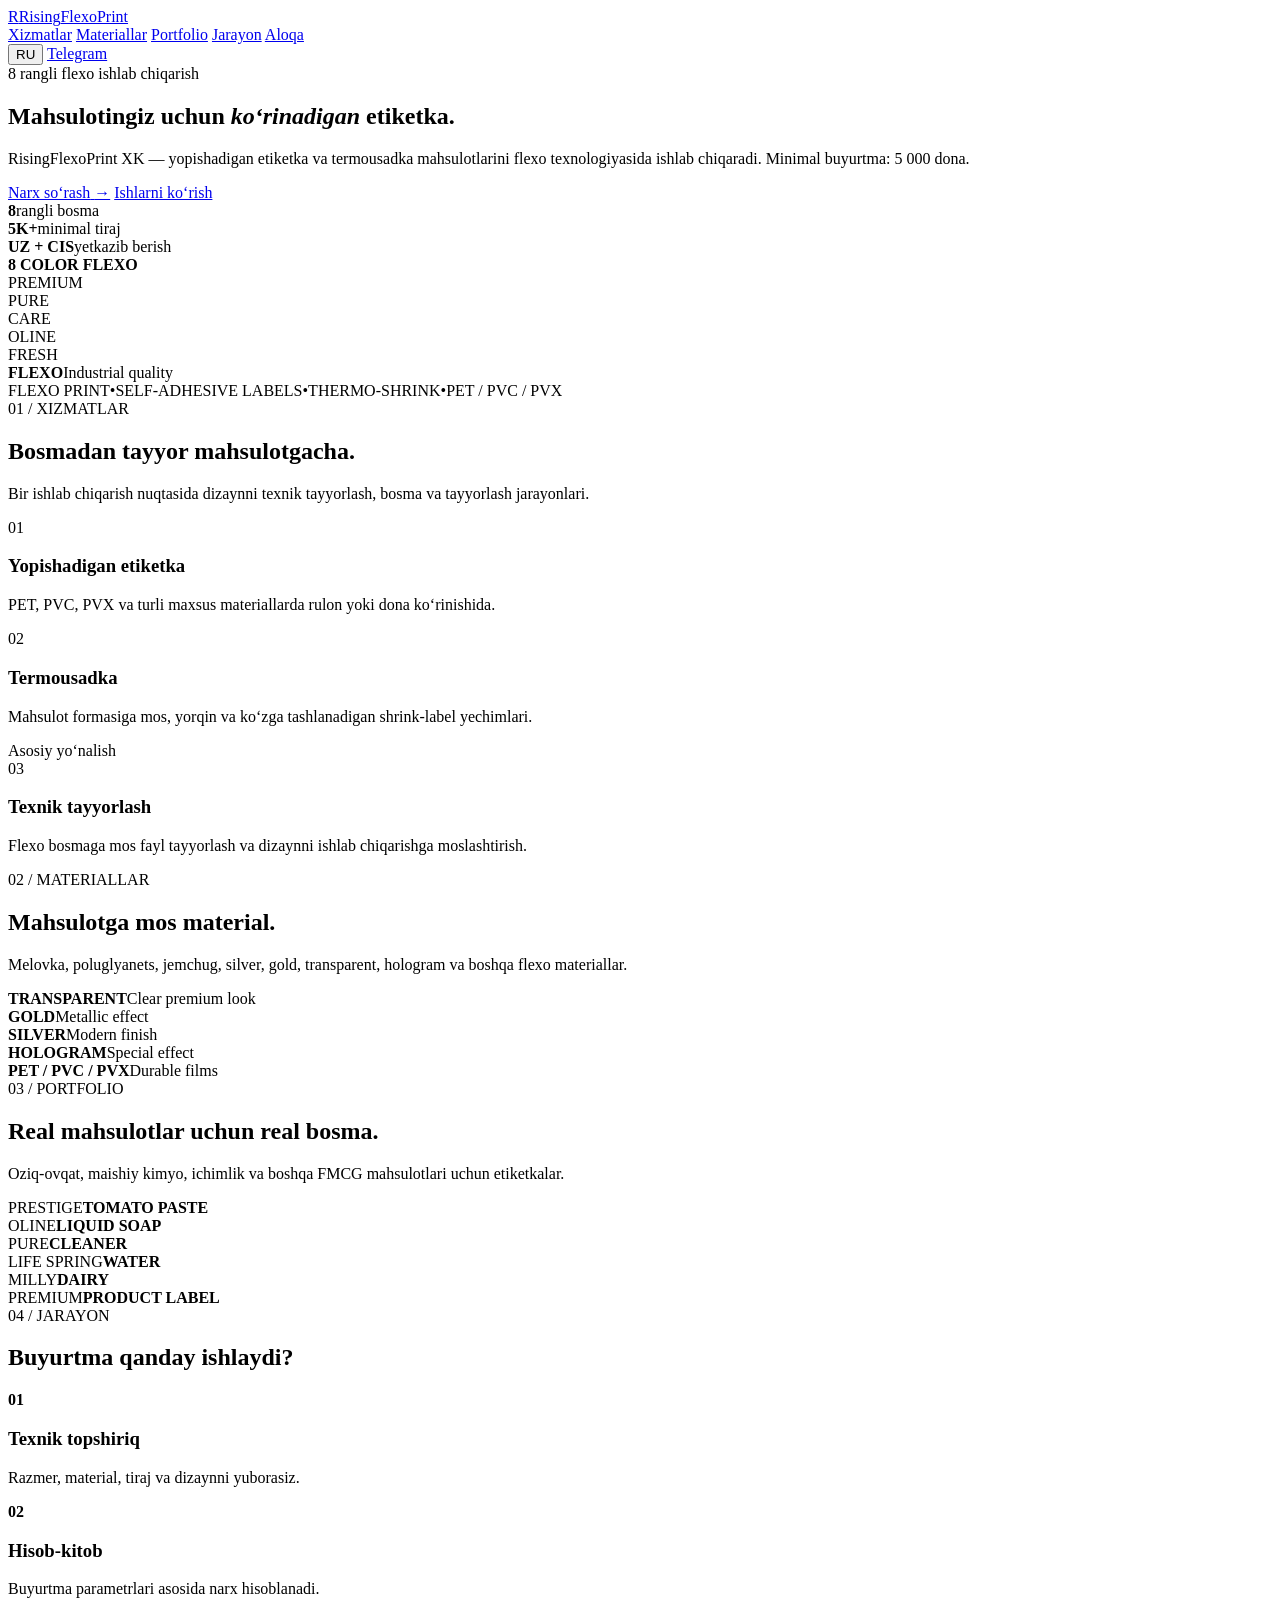
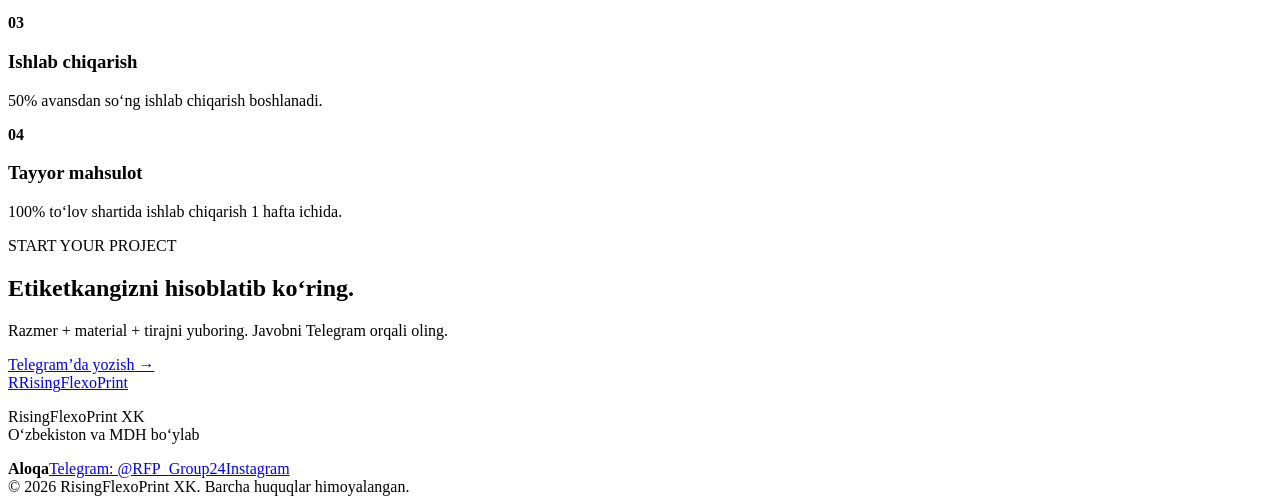
==== index.html @ be83e5a6 "Create website" ====
<!doctype html>
<html lang="uz">
<head>
<meta charset="utf-8">
<meta name="viewport" content="width=device-width,initial-scale=1">
<meta name="description" content="RisingFlexoPrint XK — 8 rangli flexo bosma, yopishadigan etiketka va termousadka. O'zbekiston va MDH bo'ylab.">
<meta name="theme-color" content="#07111f">
<title>RisingFlexoPrint — Flexo Print & Labels</title>
<link rel="stylesheet" href="styles.css">
</head>
<body>
<header class="header">
  <div class="container nav">
    <a class="brand" href="#top"><span class="brand-mark">R</span><span>Rising<span>FlexoPrint</span></span></a>
    <nav>
      <a href="#services" data-uz="Xizmatlar" data-ru="Услуги">Xizmatlar</a>
      <a href="#materials" data-uz="Materiallar" data-ru="Материалы">Materiallar</a>
      <a href="#portfolio" data-uz="Portfolio" data-ru="Портфолио">Portfolio</a>
      <a href="#process" data-uz="Jarayon" data-ru="Процесс">Jarayon</a>
      <a href="#contact" data-uz="Aloqa" data-ru="Контакты">Aloqa</a>
    </nav>
    <button class="lang" id="lang">RU</button>
    <a class="nav-cta" href="https://t.me/RFP_Group24" target="_blank" rel="noopener">Telegram</a>
  </div>
</header>

<main id="top">
<section class="hero">
  <div class="container hero-grid">
    <div class="hero-copy">
      <div class="eyebrow"><i></i><span data-uz="8 rangli flexo ishlab chiqarish" data-ru="8-цветное флексографическое производство">8 rangli flexo ishlab chiqarish</span></div>
      <h1 data-uz="Mahsulotingiz uchun <em>ko‘rinadigan</em> etiketka." data-ru="Этикетка, которая делает продукт <em>заметнее</em>.">Mahsulotingiz uchun <em>ko‘rinadigan</em> etiketka.</h1>
      <p data-uz="RisingFlexoPrint XK — yopishadigan etiketka va termousadka mahsulotlarini flexo texnologiyasida ishlab chiqaradi. Minimal buyurtma: 5 000 dona." data-ru="RisingFlexoPrint XK — производство самоклеящихся этикеток и термоусадки по технологии flexo. Минимальный заказ: 5 000 шт.">RisingFlexoPrint XK — yopishadigan etiketka va termousadka mahsulotlarini flexo texnologiyasida ishlab chiqaradi. Minimal buyurtma: 5 000 dona.</p>
      <div class="hero-actions">
        <a class="btn primary" href="https://t.me/RFP_Group24" target="_blank" rel="noopener"><span data-uz="Narx so‘rash" data-ru="Запросить расчёт">Narx so‘rash</span> <b>→</b></a>
        <a class="btn ghost" href="#portfolio"><span data-uz="Ishlarni ko‘rish" data-ru="Смотреть работы">Ishlarni ko‘rish</span></a>
      </div>
      <div class="trust-row">
        <div><strong>8</strong><span data-uz="rangli bosma" data-ru="цветов печати">rangli bosma</span></div>
        <div><strong>5K+</strong><span data-uz="minimal tiraj" data-ru="минимальный тираж">minimal tiraj</span></div>
        <div><strong>UZ + CIS</strong><span data-uz="yetkazib berish" data-ru="география">yetkazib berish</span></div>
      </div>
    </div>
    <div class="hero-art">
      <div class="glow"></div>
      <div class="machine">
        <div class="machine-top"><span></span><span></span><span></span><b>8 COLOR FLEXO</b></div>
        <div class="rollers">
          <i></i><i></i><i></i><i></i><i></i><i></i><i></i><i></i>
        </div>
        <div class="web"><div class="label l1">PREMIUM</div><div class="label l2">PURE<br>CARE</div><div class="label l3">OLINE</div><div class="label l4">FRESH</div></div>
        <div class="machine-base"></div>
      </div>
      <div class="floating-card"><b>FLEXO</b><span>Industrial quality</span></div>
    </div>
  </div>
</section>

<section class="strip"><div class="container strip-in"><span>FLEXO PRINT</span><span>•</span><span>SELF-ADHESIVE LABELS</span><span>•</span><span>THERMO-SHRINK</span><span>•</span><span>PET / PVC / PVX</span></div></section>

<section id="services" class="section">
  <div class="container">
    <div class="section-head"><div><span class="kicker">01 / <span data-uz="XIZMATLAR" data-ru="УСЛУГИ">XIZMATLAR</span></span><h2 data-uz="Bosmadan tayyor mahsulotgacha." data-ru="От печати до готового продукта.">Bosmadan tayyor mahsulotgacha.</h2></div><p data-uz="Bir ishlab chiqarish nuqtasida dizaynni texnik tayyorlash, bosma va tayyorlash jarayonlari." data-ru="Техническая подготовка, печать и выпуск — в одном производственном цикле.">Bir ishlab chiqarish nuqtasida dizaynni texnik tayyorlash, bosma va tayyorlash jarayonlari.</p></div>
    <div class="cards">
      <article class="card"><div class="icon">01</div><h3 data-uz="Yopishadigan etiketka" data-ru="Самоклеящаяся этикетка">Yopishadigan etiketka</h3><p data-uz="PET, PVC, PVX va turli maxsus materiallarda rulon yoki dona ko‘rinishida." data-ru="PET, PVC, PVX и специальные материалы — в рулоне или поштучно.">PET, PVC, PVX va turli maxsus materiallarda rulon yoki dona ko‘rinishida.</p></article>
      <article class="card featured"><div class="icon">02</div><h3 data-uz="Termousadka" data-ru="Термоусадочная этикетка">Termousadka</h3><p data-uz="Mahsulot formasiga mos, yorqin va ko‘zga tashlanadigan shrink-label yechimlari." data-ru="Яркие shrink-label решения, адаптированные под форму продукта.">Mahsulot formasiga mos, yorqin va ko‘zga tashlanadigan shrink-label yechimlari.</p><span class="badge" data-uz="Asosiy yo‘nalish" data-ru="Ключевое направление">Asosiy yo‘nalish</span></article>
      <article class="card"><div class="icon">03</div><h3 data-uz="Texnik tayyorlash" data-ru="Техническая подготовка">Texnik tayyorlash</h3><p data-uz="Flexo bosmaga mos fayl tayyorlash va dizaynni ishlab chiqarishga moslashtirish." data-ru="Подготовка макета под flexo и адаптация дизайна к производству.">Flexo bosmaga mos fayl tayyorlash va dizaynni ishlab chiqarishga moslashtirish.</p></article>
    </div>
  </div>
</section>

<section id="materials" class="section dark">
  <div class="container">
    <div class="section-head"><div><span class="kicker">02 / <span data-uz="MATERIALLAR" data-ru="МАТЕРИАЛЫ">MATERIALLAR</span></span><h2 data-uz="Mahsulotga mos material." data-ru="Материал под ваш продукт.">Mahsulotga mos material.</h2></div><p data-uz="Melovka, poluglyanets, jemchug, silver, gold, transparent, hologram va boshqa flexo materiallar." data-ru="Мелованная, полуглянец, жемчуг, silver, gold, transparent, hologram и другие материалы для flexo.">Melovka, poluglyanets, jemchug, silver, gold, transparent, hologram va boshqa flexo materiallar.</p></div>
    <div class="material-grid">
      <div class="material m1"><b>TRANSPARENT</b><span>Clear premium look</span></div>
      <div class="material m2"><b>GOLD</b><span>Metallic effect</span></div>
      <div class="material m3"><b>SILVER</b><span>Modern finish</span></div>
      <div class="material m4"><b>HOLOGRAM</b><span>Special effect</span></div>
      <div class="material m5"><b>PET / PVC / PVX</b><span>Durable films</span></div>
    </div>
  </div>
</section>

<section id="portfolio" class="section">
  <div class="container">
    <div class="section-head"><div><span class="kicker">03 / <span data-uz="PORTFOLIO" data-ru="ПОРТФОЛИО">PORTFOLIO</span></span><h2 data-uz="Real mahsulotlar uchun real bosma." data-ru="Реальная печать для реальных продуктов.">Real mahsulotlar uchun real bosma.</h2></div><p data-uz="Oziq-ovqat, maishiy kimyo, ichimlik va boshqa FMCG mahsulotlari uchun etiketkalar." data-ru="Этикетки для FMCG: продукты питания, бытовая химия, напитки и другие категории.">Oziq-ovqat, maishiy kimyo, ichimlik va boshqa FMCG mahsulotlari uchun etiketkalar.</p></div>
    <div class="portfolio">
      <div class="sample s1"><span>PRESTIGE</span><b>TOMATO PASTE</b></div>
      <div class="sample s2"><span>OLINE</span><b>LIQUID SOAP</b></div>
      <div class="sample s3"><span>PURE</span><b>CLEANER</b></div>
      <div class="sample s4"><span>LIFE SPRING</span><b>WATER</b></div>
      <div class="sample s5"><span>MILLY</span><b>DAIRY</b></div>
      <div class="sample s6"><span>PREMIUM</span><b>PRODUCT LABEL</b></div>
    </div>
  </div>
</section>

<section id="process" class="section soft">
  <div class="container">
    <div class="section-head"><div><span class="kicker">04 / <span data-uz="JARAYON" data-ru="ПРОЦЕСС">JARAYON</span></span><h2 data-uz="Buyurtma qanday ishlaydi?" data-ru="Как проходит заказ?">Buyurtma qanday ishlaydi?</h2></div></div>
    <div class="steps">
      <div><b>01</b><h3 data-uz="Texnik topshiriq" data-ru="Техническое задание">Texnik topshiriq</h3><p data-uz="Razmer, material, tiraj va dizaynni yuborasiz." data-ru="Вы отправляете размер, материал, тираж и макет.">Razmer, material, tiraj va dizaynni yuborasiz.</p></div>
      <div><b>02</b><h3 data-uz="Hisob-kitob" data-ru="Расчёт">Hisob-kitob</h3><p data-uz="Buyurtma parametrlari asosida narx hisoblanadi." data-ru="Рассчитываем стоимость по параметрам заказа.">Buyurtma parametrlari asosida narx hisoblanadi.</p></div>
      <div><b>03</b><h3 data-uz="Ishlab chiqarish" data-ru="Производство">Ishlab chiqarish</h3><p data-uz="50% avansdan so‘ng ishlab chiqarish boshlanadi." data-ru="Производство начинается после 50% предоплаты.">50% avansdan so‘ng ishlab chiqarish boshlanadi.</p></div>
      <div><b>04</b><h3 data-uz="Tayyor mahsulot" data-ru="Готовая продукция">Tayyor mahsulot</h3><p data-uz="100% to‘lov shartida ishlab chiqarish 1 hafta ichida." data-ru="При 100% оплате производство — в течение 1 недели.">100% to‘lov shartida ishlab chiqarish 1 hafta ichida.</p></div>
    </div>
  </div>
</section>

<section class="cta">
  <div class="container cta-in">
    <div><span class="kicker">START YOUR PROJECT</span><h2 data-uz="Etiketkangizni hisoblatib ko‘ring." data-ru="Рассчитайте стоимость вашей этикетки.">Etiketkangizni hisoblatib ko‘ring.</h2><p data-uz="Razmer + material + tirajni yuboring. Javobni Telegram orqali oling." data-ru="Отправьте размер + материал + тираж. Получите расчёт в Telegram.">Razmer + material + tirajni yuboring. Javobni Telegram orqali oling.</p></div>
    <a class="btn light" href="https://t.me/RFP_Group24" target="_blank" rel="noopener"><span data-uz="Telegram’da yozish" data-ru="Написать в Telegram">Telegram’da yozish</span> →</a>
  </div>
</section>
</main>
<footer id="contact" class="footer"><div class="container footer-in"><div><a class="brand" href="#top"><span class="brand-mark">R</span><span>Rising<span>FlexoPrint</span></span></a><p>RisingFlexoPrint XK<br><span data-uz="O‘zbekiston va MDH bo‘ylab" data-ru="Узбекистан и страны СНГ">O‘zbekiston va MDH bo‘ylab</span></p></div><div><b data-uz="Aloqa" data-ru="Контакты">Aloqa</b><a href="https://t.me/RFP_Group24" target="_blank">Telegram: @RFP_Group24</a><a href="https://www.instagram.com/rising_flexo__print?stkn=MXY0dGt4ZXh4bjgwZQ==" target="_blank">Instagram</a></div></div><div class="container copyright">© 2026 RisingFlexoPrint XK. <span data-uz="Barcha huquqlar himoyalangan." data-ru="Все права защищены.">Barcha huquqlar himoyalangan.</span></div></footer>
<script src="script.js"></script>
</body></html>
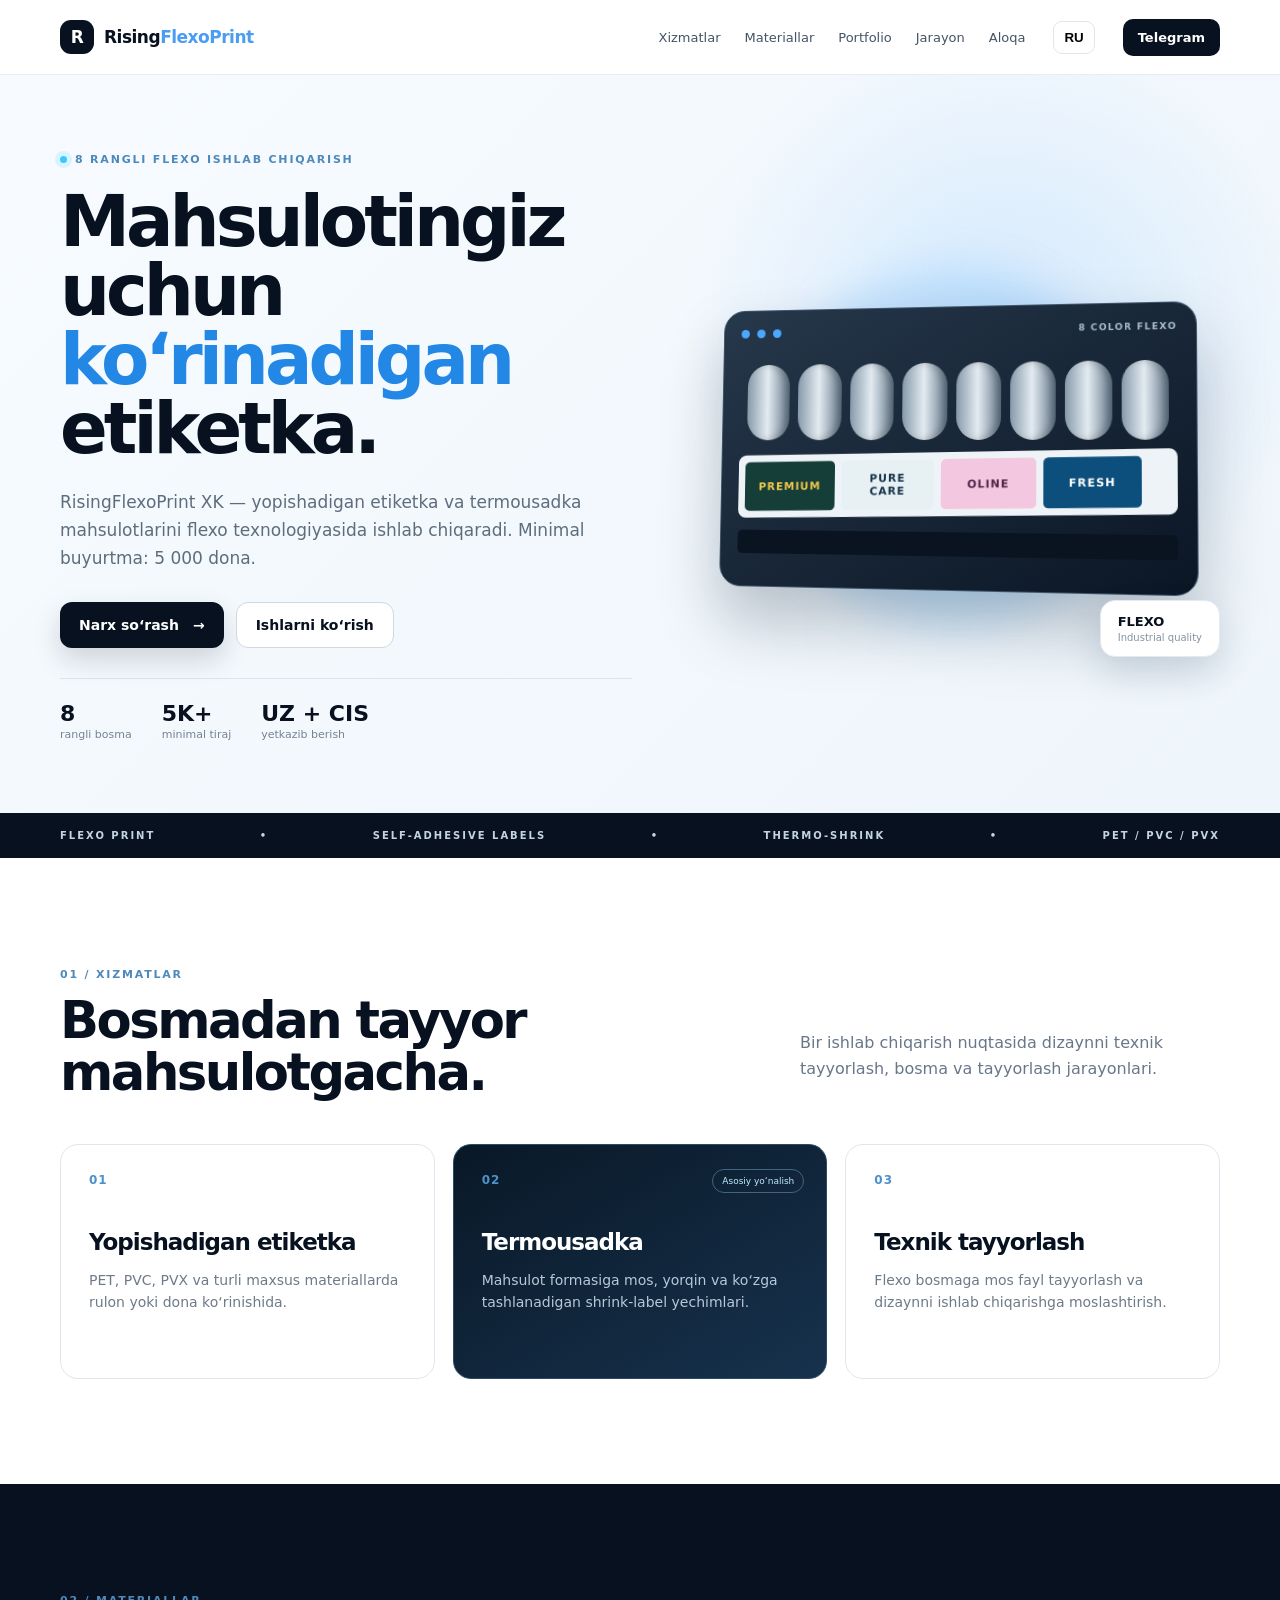
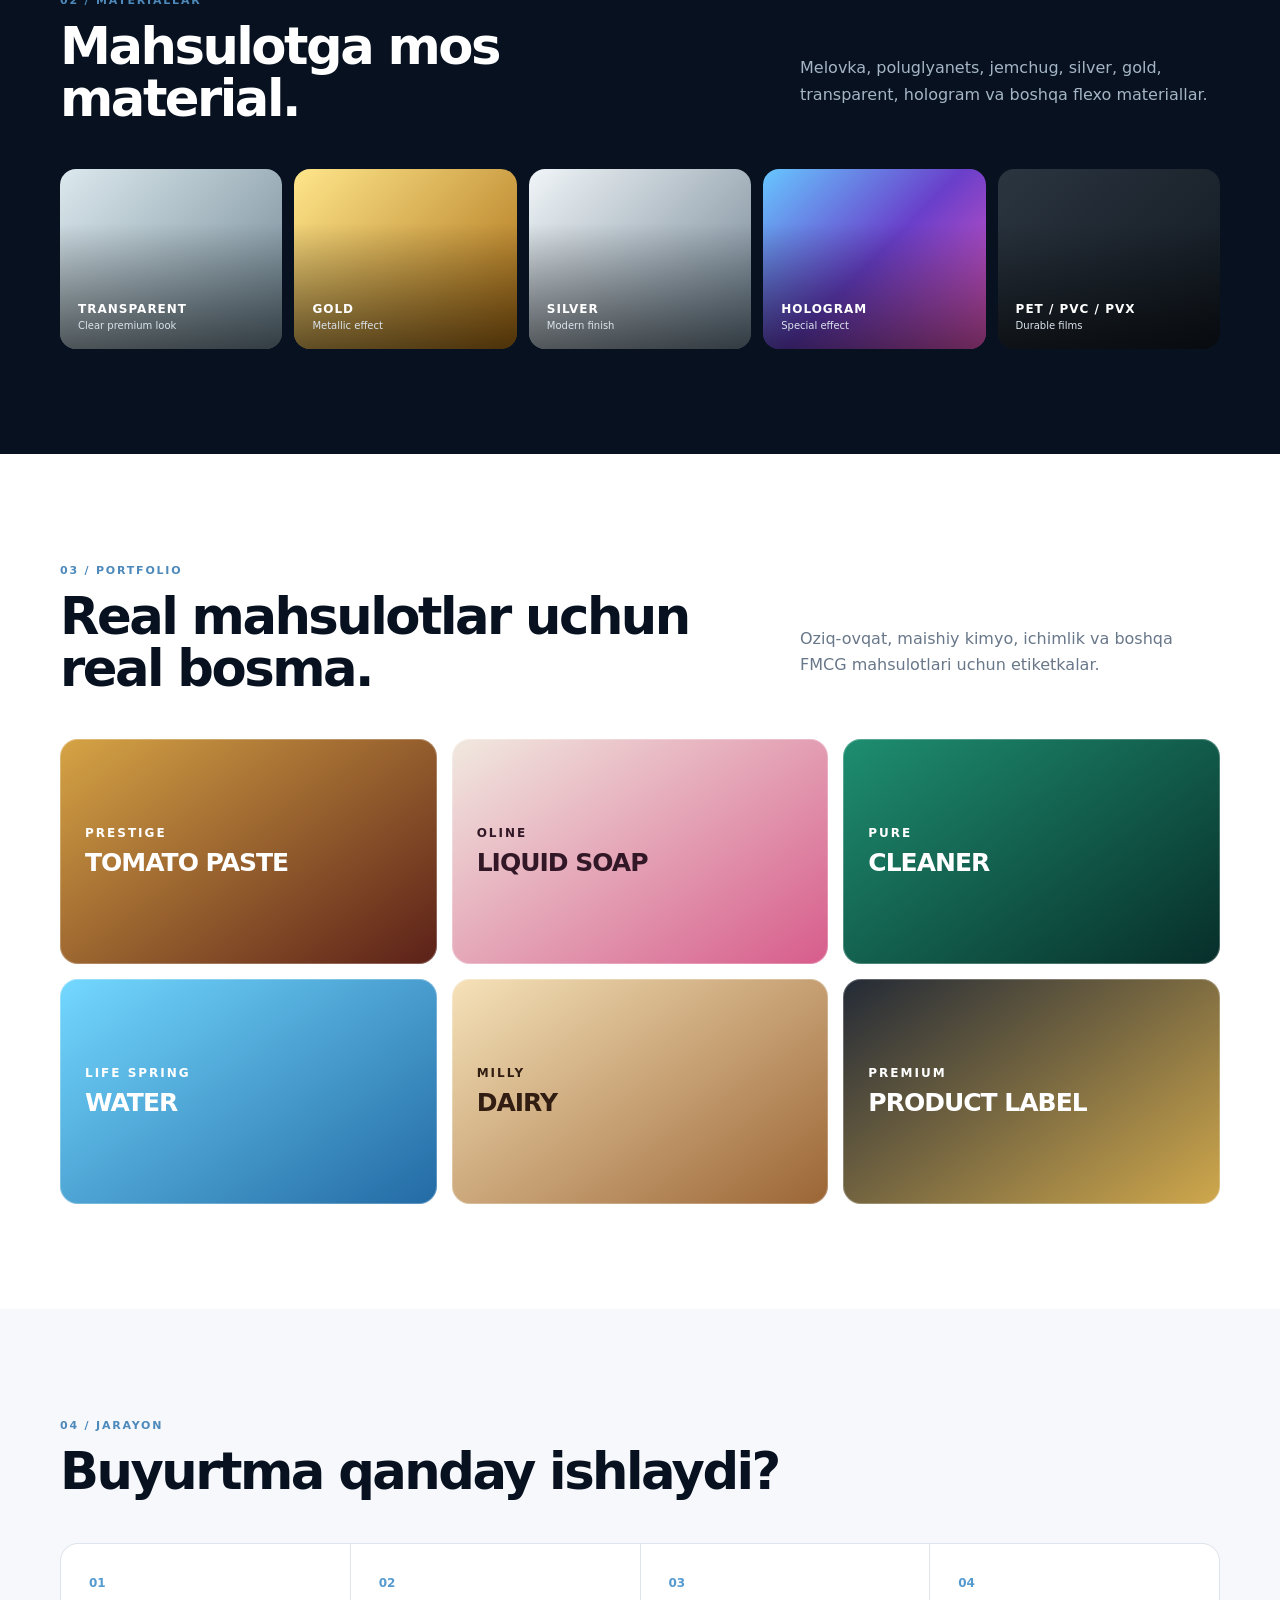
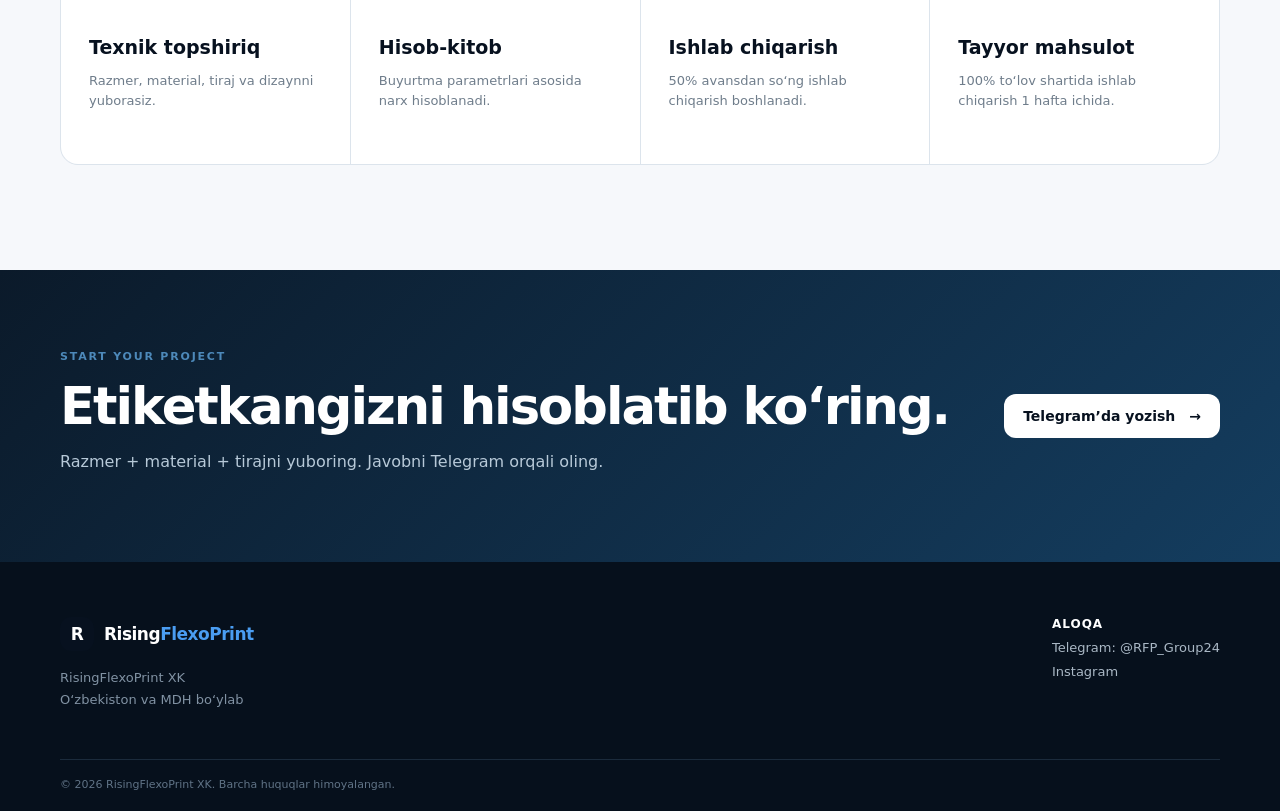
==== commit 9048912f: "Improve SEO and social sharing metadata" ====
--- a/index.html
+++ b/index.html
@@ -3,9 +3,30 @@
 <head>
 <meta charset="utf-8">
 <meta name="viewport" content="width=device-width,initial-scale=1">
-<meta name="description" content="RisingFlexoPrint XK — 8 rangli flexo bosma, yopishadigan etiketka va termousadka. O'zbekiston va MDH bo'ylab.">
+<meta name="description" content="RisingFlexoPrint XK — O'zbekistonda 8 rangli flexo bosma. Yopishadigan etiketka, termousadka, PET, PVC, PVX va maxsus materiallar. Minimal buyurtma 5 000 dona.">
+<meta name="robots" content="index, follow, max-image-preview:large">
 <meta name="theme-color" content="#07111f">
-<title>RisingFlexoPrint — Flexo Print & Labels</title>
+<link rel="canonical" href="https://risingflexoprint2-bit.github.io/RisingFlexoPrint-web/">
+<meta property="og:type" content="website">
+<meta property="og:title" content="RisingFlexoPrint XK — Flexo bosma va etiketkalar">
+<meta property="og:description" content="8 rangli flexo bosma, yopishadigan etiketka va termousadka. O'zbekiston va MDH bo'ylab.">
+<meta property="og:url" content="https://risingflexoprint2-bit.github.io/RisingFlexoPrint-web/">
+<meta property="og:site_name" content="RisingFlexoPrint XK">
+<meta name="twitter:card" content="summary">
+<title>RisingFlexoPrint XK | Flexo bosma, etiketka va termousadka</title>
+<script type="application/ld+json">
+{
+  "@context":"https://schema.org",
+  "@type":"Organization",
+  "name":"RisingFlexoPrint XK",
+  "url":"https://risingflexoprint2-bit.github.io/RisingFlexoPrint-web/",
+  "description":"8 rangli flexo bosma, yopishadigan etiketka va termousadka ishlab chiqarish.",
+  "sameAs":[
+    "https://www.instagram.com/rising_flexo__print?stkn=MXY0dGt4ZXh4bjgwZQ==",
+    "https://t.me/RFP_Group24"
+  ]
+}
+</script>
 <link rel="stylesheet" href="styles.css">
 </head>
 <body>
--- a/styles.css
+++ b/styles.css
@@ -0,0 +1 @@
+:root{--ink:#07111f;--ink2:#0d1b2d;--blue:#4ca7ff;--cyan:#70e5ff;--paper:#f6f8fb;--muted:#687789;--line:#dfe6ee;--white:#fff;--accent:#8be8ff}*{box-sizing:border-box}html{scroll-behavior:smooth}body{margin:0;font-family:Inter,ui-sans-serif,system-ui,-apple-system,Segoe UI,Arial,sans-serif;color:var(--ink);background:#fff}a{text-decoration:none;color:inherit}.container{width:min(1160px,calc(100% - 40px));margin:auto}.header{position:sticky;top:0;z-index:20;background:rgba(255,255,255,.9);backdrop-filter:blur(16px);border-bottom:1px solid rgba(223,230,238,.7)}.nav{height:74px;display:flex;align-items:center;gap:28px}.brand{display:flex;align-items:center;gap:10px;font-weight:800;font-size:17px;letter-spacing:-.5px;margin-right:auto}.brand>span:last-child>span{color:#4a9df2}.brand-mark{width:34px;height:34px;border-radius:11px;background:var(--ink);color:white;display:grid;place-items:center;font-weight:900}.nav nav{display:flex;gap:24px;font-size:13px;color:#445466}.nav nav a:hover{color:#111}.lang{border:1px solid var(--line);background:white;border-radius:9px;padding:8px 10px;font-weight:700}.nav-cta{background:var(--ink);color:white;border-radius:10px;padding:11px 15px;font-size:13px;font-weight:700}.hero{background:radial-gradient(circle at 78% 35%,rgba(76,167,255,.19),transparent 28%),linear-gradient(135deg,#f7fbff 0%,#eef5fb 100%);padding:78px 0 72px;overflow:hidden}.hero-grid{display:grid;grid-template-columns:1.03fr .97fr;gap:50px;align-items:center}.eyebrow,.kicker{font-size:11px;letter-spacing:1.8px;font-weight:800;color:#4d89ba;text-transform:uppercase}.eyebrow{display:flex;gap:8px;align-items:center}.eyebrow i{width:7px;height:7px;background:#3ec7ff;border-radius:50%;box-shadow:0 0 0 5px #d8f4ff}.hero h1{font-size:clamp(44px,5.5vw,74px);line-height:.98;letter-spacing:-4px;margin:22px 0 24px;max-width:720px}.hero h1 em{font-style:normal;color:#2387e5}.hero p{font-size:17px;line-height:1.65;color:#5e6d7c;max-width:620px}.hero-actions{display:flex;gap:12px;margin:30px 0}.btn{display:inline-flex;align-items:center;gap:14px;border-radius:12px;padding:14px 19px;font-weight:750;font-size:14px}.btn.primary{background:var(--ink);color:white;box-shadow:0 12px 28px rgba(7,17,31,.16)}.btn.ghost{border:1px solid #cdd8e3;background:white}.btn.light{background:white;color:var(--ink)}.trust-row{display:flex;gap:30px;border-top:1px solid #dce5ee;padding-top:22px}.trust-row div{display:grid;gap:2px}.trust-row strong{font-size:22px}.trust-row span{font-size:11px;color:#758393}.hero-art{height:460px;position:relative;display:grid;place-items:center}.glow{position:absolute;width:360px;height:360px;border-radius:50%;background:rgba(75,176,255,.2);filter:blur(20px)}.machine{position:relative;width:min(480px,90%);height:285px;background:linear-gradient(150deg,#26384b,#0b1625);border-radius:22px;box-shadow:0 35px 65px rgba(8,28,48,.25);padding:18px;border:1px solid #41586d;transform:perspective(900px) rotateY(-8deg) rotateX(3deg)}.machine-top{display:flex;gap:8px;align-items:center;color:#a9bfd1;font-size:9px;letter-spacing:1.2px}.machine-top span{width:9px;height:9px;border-radius:50%;background:#4ca7ff}.machine-top b{margin-left:auto}.rollers{display:flex;gap:9px;margin:28px 8px 12px}.rollers i{height:78px;flex:1;border-radius:50px;background:linear-gradient(90deg,#879aaa,#e3ebf1 48%,#65798c);box-shadow:inset -5px 0 7px rgba(0,0,0,.2)}.web{height:64px;background:#eef3f7;display:flex;overflow:hidden;border-radius:8px;gap:7px;padding:7px;transform:skewY(-1deg)}.label{min-width:95px;border-radius:5px;display:grid;place-items:center;text-align:center;font-weight:900;font-size:11px;letter-spacing:1px}.l1{background:#163e38;color:#f1c84a}.l2{background:#e7f1f4;color:#17334b}.l3{background:#f3c7df;color:#502448}.l4{background:#0c4e7c;color:white}.machine-base{height:24px;margin-top:16px;background:#0a1320;border-radius:5px}.floating-card{position:absolute;right:0;bottom:20px;background:white;border:1px solid #e3ebf2;border-radius:15px;padding:13px 17px;box-shadow:0 16px 35px rgba(18,52,82,.15);display:grid;gap:3px}.floating-card b{font-size:13px}.floating-card span{font-size:10px;color:#8493a2}.strip{background:var(--ink);color:#c5d4e2;overflow:hidden}.strip-in{height:45px;display:flex;align-items:center;justify-content:space-between;font-size:10px;letter-spacing:2px;font-weight:700}.section{padding:105px 0}.section.dark{background:var(--ink);color:white}.section.soft{background:var(--paper)}.section-head{display:flex;justify-content:space-between;gap:50px;align-items:end;margin-bottom:45px}.section-head h2{font-size:clamp(32px,4vw,52px);letter-spacing:-2.5px;line-height:1.02;margin:12px 0 0}.section-head>p{max-width:420px;color:var(--muted);line-height:1.65}.dark .section-head>p{color:#a5b5c6}.cards{display:grid;grid-template-columns:repeat(3,1fr);gap:18px}.card{position:relative;padding:28px;border:1px solid var(--line);border-radius:18px;min-height:235px;background:white}.card.featured{background:linear-gradient(150deg,#091827,#17324d);color:white;border-color:#2b4c69}.icon{font-size:12px;color:#4d91ca;font-weight:900;letter-spacing:1px}.card h3{font-size:23px;letter-spacing:-1px;margin:42px 0 12px}.card p{color:#6d7a88;line-height:1.6;font-size:14px}.featured p{color:#b7c8d8}.badge{position:absolute;top:24px;right:22px;border:1px solid #41647f;border-radius:50px;padding:6px 9px;font-size:9px;color:#bfe9ff}.material-grid{display:grid;grid-template-columns:repeat(5,1fr);gap:12px}.material{height:180px;border-radius:16px;padding:18px;display:flex;flex-direction:column;justify-content:end;position:relative;overflow:hidden}.material:after{content:'';position:absolute;inset:0;background:linear-gradient(180deg,transparent 30%,rgba(0,0,0,.55));pointer-events:none}.material b,.material span{position:relative;z-index:1}.material b{font-size:12px;letter-spacing:1px}.material span{font-size:10px;color:#dbe4ed;margin-top:4px}.m1{background:linear-gradient(135deg,#dce9ee,#6f8592)}.m2{background:linear-gradient(135deg,#ffe68b,#a86b12)}.m3{background:linear-gradient(135deg,#f0f5f8,#6e8190)}.m4{background:linear-gradient(135deg,#67c7ff,#693fca,#ee58bf)}.m5{background:linear-gradient(135deg,#2b3540,#111820)}.portfolio{display:grid;grid-template-columns:repeat(3,1fr);gap:15px}.sample{height:225px;border-radius:18px;padding:25px;display:flex;flex-direction:column;justify-content:center;box-shadow:inset 0 0 0 1px rgba(255,255,255,.25);transition:.25s}.sample:hover{transform:translateY(-4px)}.sample span{font-size:12px;letter-spacing:2px;font-weight:800}.sample b{font-size:25px;letter-spacing:-1px;margin-top:8px}.s1{background:linear-gradient(145deg,#d6a445,#5b2018);color:#fff}.s2{background:linear-gradient(145deg,#f1e9e0,#d75c8b);color:#321827}.s3{background:linear-gradient(145deg,#1e8e70,#072e2a);color:#fff}.s4{background:linear-gradient(145deg,#73d8ff,#236aa4);color:white}.s5{background:linear-gradient(145deg,#f6e2b9,#9b6535);color:#321d12}.s6{background:linear-gradient(145deg,#232a36,#d0a84c);color:white}.steps{display:grid;grid-template-columns:repeat(4,1fr);gap:1px;background:#dce4ec;border:1px solid #dce4ec;border-radius:18px;overflow:hidden}.steps>div{background:white;padding:28px;min-height:220px}.steps b{font-size:12px;color:#559bd0}.steps h3{font-size:19px;margin:45px 0 10px}.steps p{font-size:13px;color:#6f7d8b;line-height:1.6}.cta{background:linear-gradient(135deg,#0b1a2a,#143d5f);color:white;padding:75px 0}.cta-in{display:flex;align-items:center;justify-content:space-between;gap:30px}.cta h2{font-size:clamp(34px,4vw,54px);letter-spacing:-2px;margin:12px 0}.cta p{color:#b7c9d8}.footer{background:#06101c;color:white;padding:55px 0 20px}.footer-in{display:flex;justify-content:space-between;gap:50px}.footer .brand{margin-bottom:16px}.footer p{color:#8192a3;line-height:1.7;font-size:13px}.footer-in>div:last-child{display:grid;align-content:start;gap:9px}.footer-in b{font-size:12px;text-transform:uppercase;letter-spacing:1px}.footer-in a:not(.brand){font-size:13px;color:#aab8c5}.copyright{border-top:1px solid #1b2b3c;margin-top:35px;padding-top:18px;color:#607386;font-size:11px}@media(max-width:900px){.nav nav{display:none}.hero-grid{grid-template-columns:1fr}.hero-art{height:350px}.section-head{display:block}.section-head>p{margin-top:20px}.cards{grid-template-columns:1fr}.material-grid{grid-template-columns:repeat(2,1fr)}.portfolio{grid-template-columns:repeat(2,1fr)}.steps{grid-template-columns:repeat(2,1fr)}.strip-in{overflow:hidden;gap:22px;justify-content:flex-start;white-space:nowrap}.cta-in{display:block}.cta .btn{margin-top:22px}}@media(max-width:560px){.container{width:min(100% - 28px,1160px)}.nav{height:64px;gap:8px}.nav-cta{display:none}.hero{padding:55px 0}.hero h1{font-size:45px;letter-spacing:-2.5px}.hero-art{height:285px}.machine{height:220px}.rollers i{height:54px}.web{height:48px}.label{min-width:72px;font-size:8px}.floating-card{bottom:0}.trust-row{gap:18px}.material-grid,.portfolio,.steps{grid-template-columns:1fr}.section{padding:75px 0}.section-head h2{font-size:36px}.footer-in{display:block}.footer-in>div:last-child{margin-top:30px}.lang{margin-left:auto}}
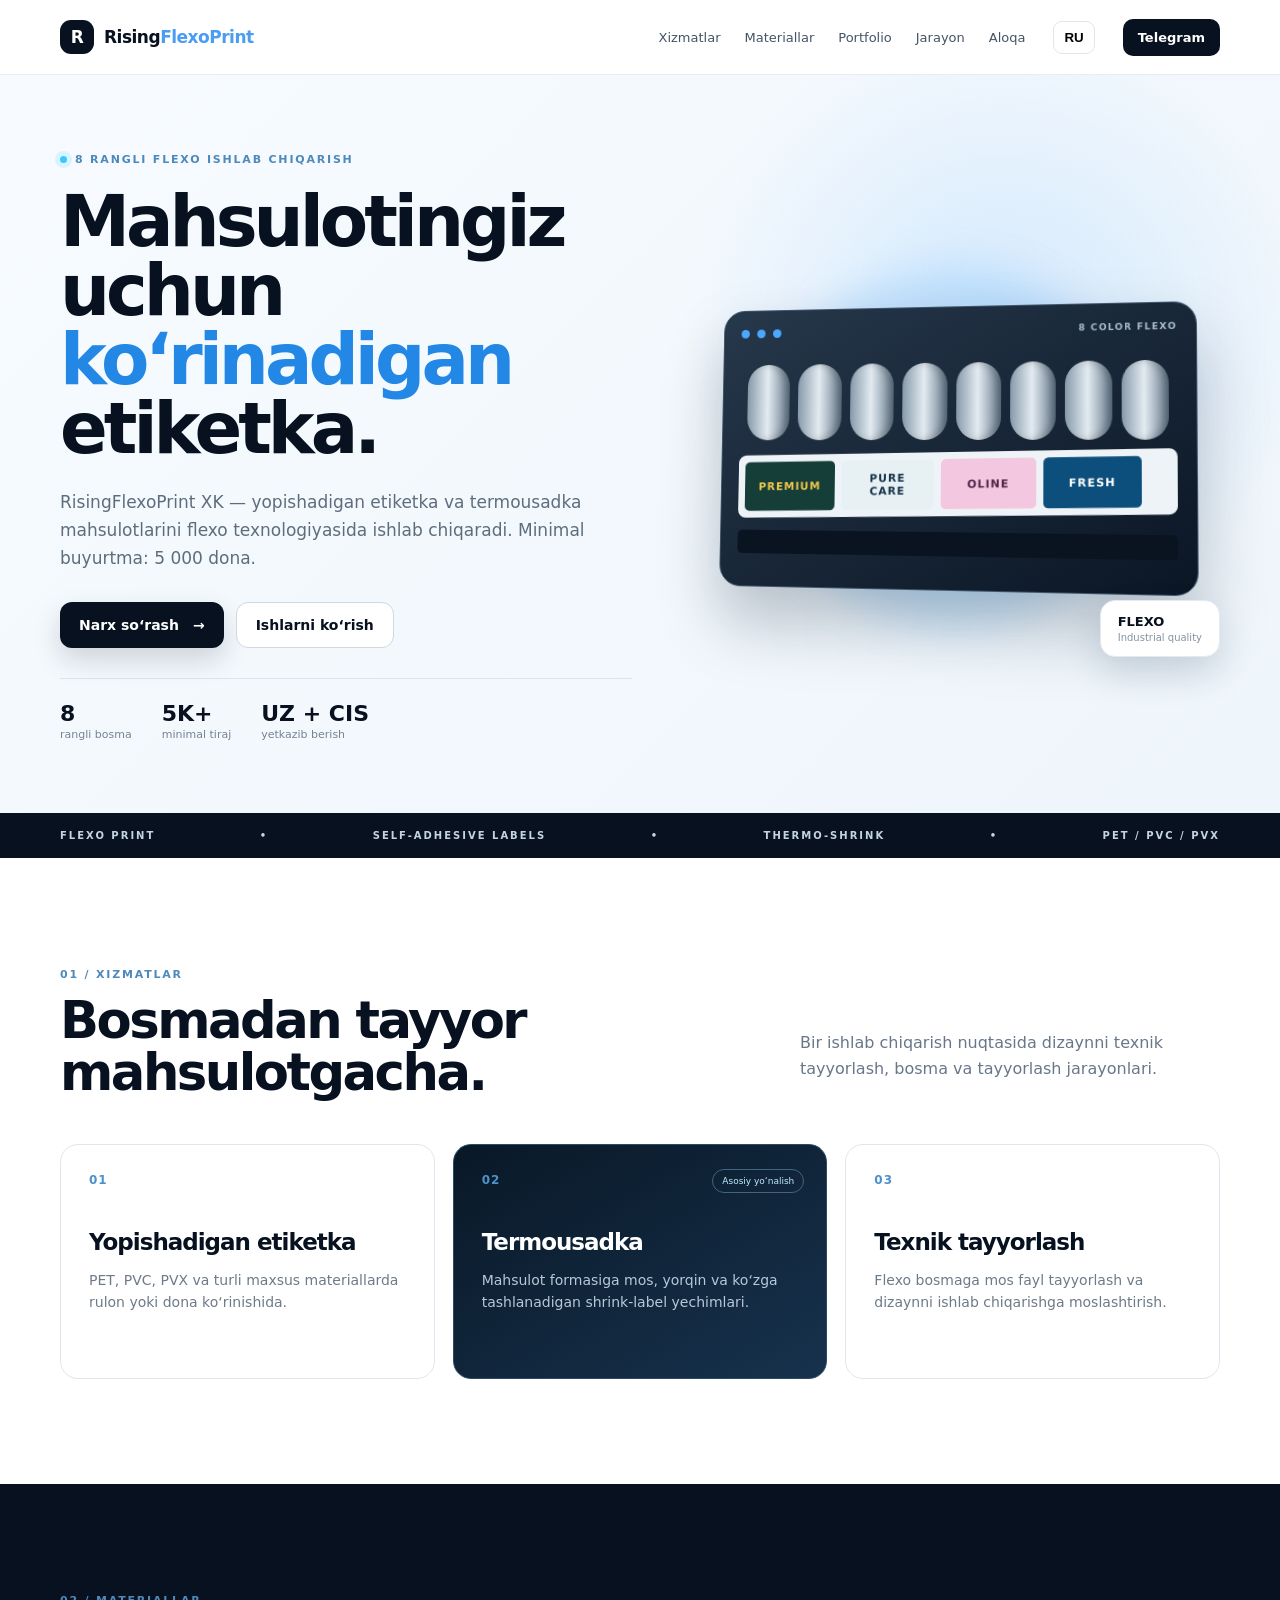
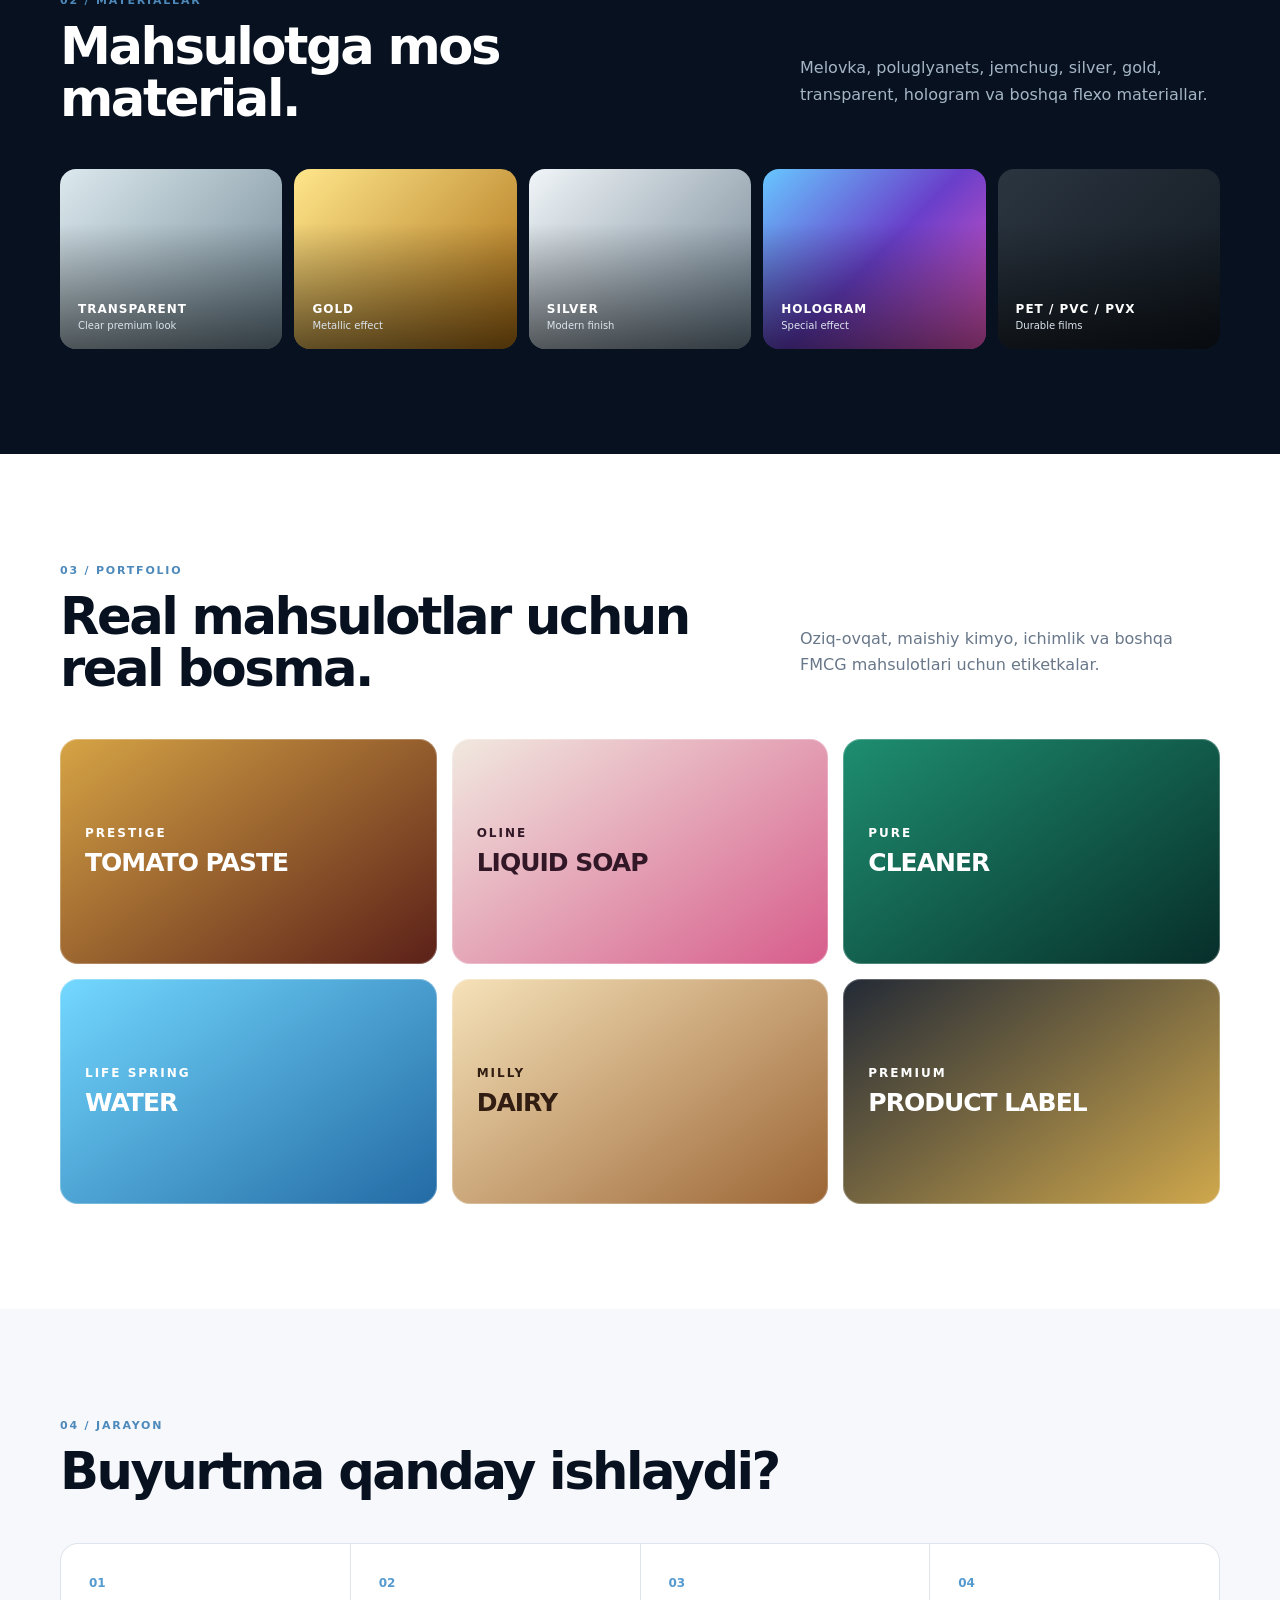
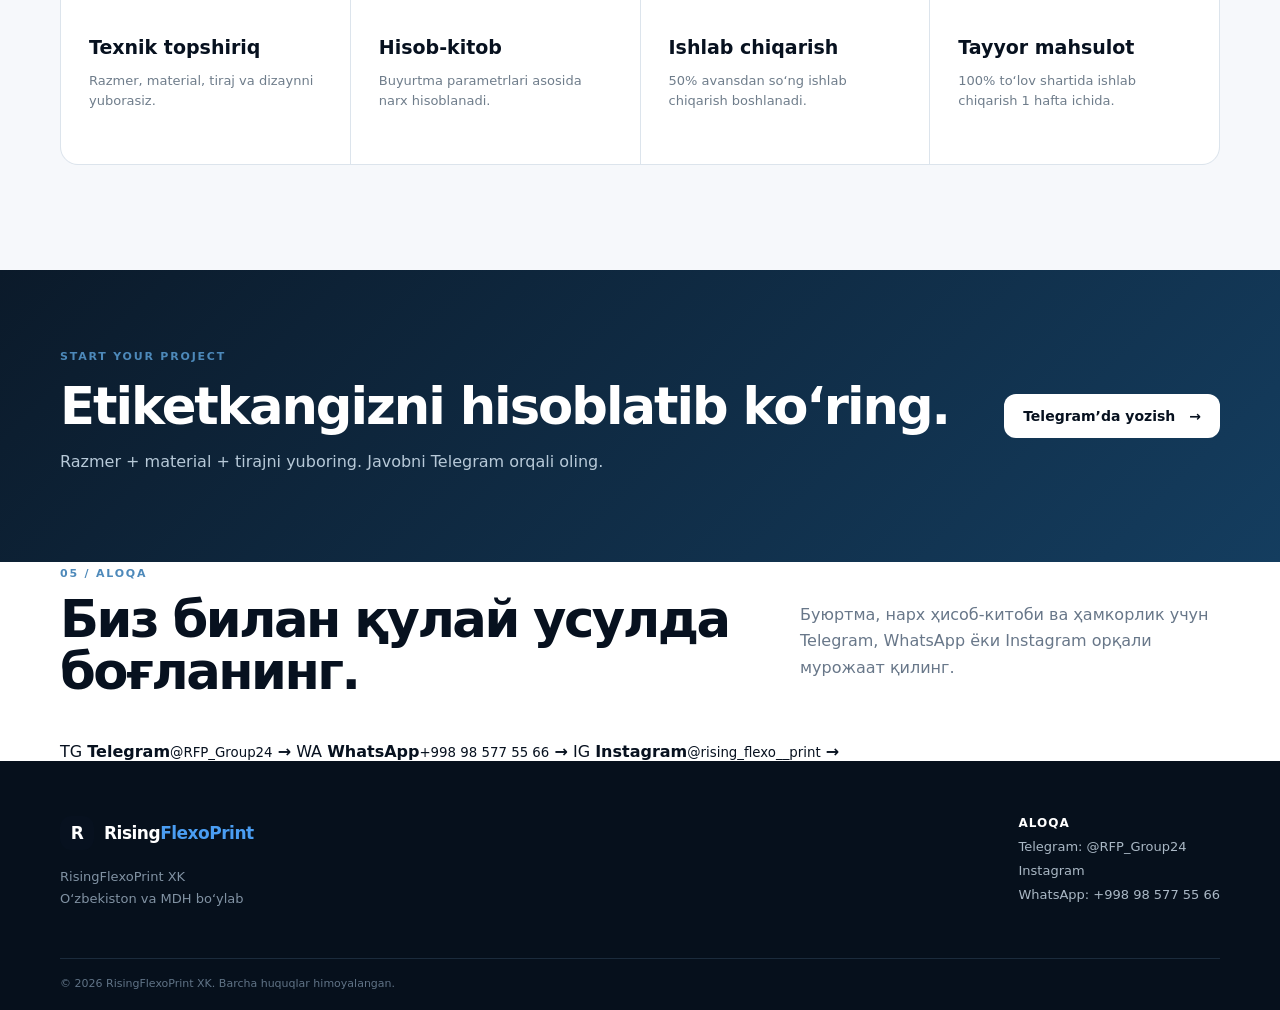
==== commit 48cb66d1: "Add professional Telegram WhatsApp Instagram contact block" ====
--- a/index.html
+++ b/index.html
@@ -23,7 +23,8 @@
   "description":"8 rangli flexo bosma, yopishadigan etiketka va termousadka ishlab chiqarish.",
   "sameAs":[
     "https://www.instagram.com/rising_flexo__print?stkn=MXY0dGt4ZXh4bjgwZQ==",
-    "https://t.me/RFP_Group24"
+    "https://t.me/RFP_Group24",
+    "https://wa.me/998985775566"
   ]
 }
 </script>
@@ -135,7 +136,37 @@
     <a class="btn light" href="https://t.me/RFP_Group24" target="_blank" rel="noopener"><span data-uz="Telegram’da yozish" data-ru="Написать в Telegram">Telegram’da yozish</span> →</a>
   </div>
 </section>
+
+<section class="social-contact">
+  <div class="container">
+    <div class="section-head social-head">
+      <div>
+        <span class="kicker">05 / <span data-uz="ALOQA" data-ru="КОНТАКТЫ">ALOQA</span></span>
+        <h2 data-uz="Биз билан қулай усулда боғланинг." data-ru="Свяжитесь с нами удобным способом.">Биз билан қулай усулда боғланинг.</h2>
+      </div>
+      <p data-uz="Буюртма, нарх ҳисоб-китоби ва ҳамкорлик учун Telegram, WhatsApp ёки Instagram орқали мурожаат қилинг." data-ru="Для заказа, расчёта стоимости и сотрудничества напишите нам в Telegram, WhatsApp или Instagram.">Буюртма, нарх ҳисоб-китоби ва ҳамкорлик учун Telegram, WhatsApp ёки Instagram орқали мурожаат қилинг.</p>
+    </div>
+    <div class="social-grid">
+      <a class="social-card telegram" href="https://t.me/RFP_Group24" target="_blank" rel="noopener">
+        <span class="social-icon">TG</span>
+        <span><b>Telegram</b><small>@RFP_Group24</small></span>
+        <strong>→</strong>
+      </a>
+      <a class="social-card whatsapp" href="https://wa.me/998985775566" target="_blank" rel="noopener">
+        <span class="social-icon">WA</span>
+        <span><b>WhatsApp</b><small>+998 98 577 55 66</small></span>
+        <strong>→</strong>
+      </a>
+      <a class="social-card instagram" href="https://www.instagram.com/rising_flexo__print?stkn=MXY0dGt4ZXh4bjgwZQ==" target="_blank" rel="noopener">
+        <span class="social-icon">IG</span>
+        <span><b>Instagram</b><small>@rising_flexo__print</small></span>
+        <strong>→</strong>
+      </a>
+    </div>
+  </div>
+</section>
+
 </main>
-<footer id="contact" class="footer"><div class="container footer-in"><div><a class="brand" href="#top"><span class="brand-mark">R</span><span>Rising<span>FlexoPrint</span></span></a><p>RisingFlexoPrint XK<br><span data-uz="O‘zbekiston va MDH bo‘ylab" data-ru="Узбекистан и страны СНГ">O‘zbekiston va MDH bo‘ylab</span></p></div><div><b data-uz="Aloqa" data-ru="Контакты">Aloqa</b><a href="https://t.me/RFP_Group24" target="_blank">Telegram: @RFP_Group24</a><a href="https://www.instagram.com/rising_flexo__print?stkn=MXY0dGt4ZXh4bjgwZQ==" target="_blank">Instagram</a></div></div><div class="container copyright">© 2026 RisingFlexoPrint XK. <span data-uz="Barcha huquqlar himoyalangan." data-ru="Все права защищены.">Barcha huquqlar himoyalangan.</span></div></footer>
+<footer id="contact" class="footer"><div class="container footer-in"><div><a class="brand" href="#top"><span class="brand-mark">R</span><span>Rising<span>FlexoPrint</span></span></a><p>RisingFlexoPrint XK<br><span data-uz="O‘zbekiston va MDH bo‘ylab" data-ru="Узбекистан и страны СНГ">O‘zbekiston va MDH bo‘ylab</span></p></div><div><b data-uz="Aloqa" data-ru="Контакты">Aloqa</b><a href="https://t.me/RFP_Group24" target="_blank">Telegram: @RFP_Group24</a><a href="https://www.instagram.com/rising_flexo__print?stkn=MXY0dGt4ZXh4bjgwZQ==" target="_blank">Instagram</a><a href="https://wa.me/998985775566" target="_blank">WhatsApp: +998 98 577 55 66</a></div></div><div class="container copyright">© 2026 RisingFlexoPrint XK. <span data-uz="Barcha huquqlar himoyalangan." data-ru="Все права защищены.">Barcha huquqlar himoyalangan.</span></div></footer>
 <script src="script.js"></script>
 </body></html>
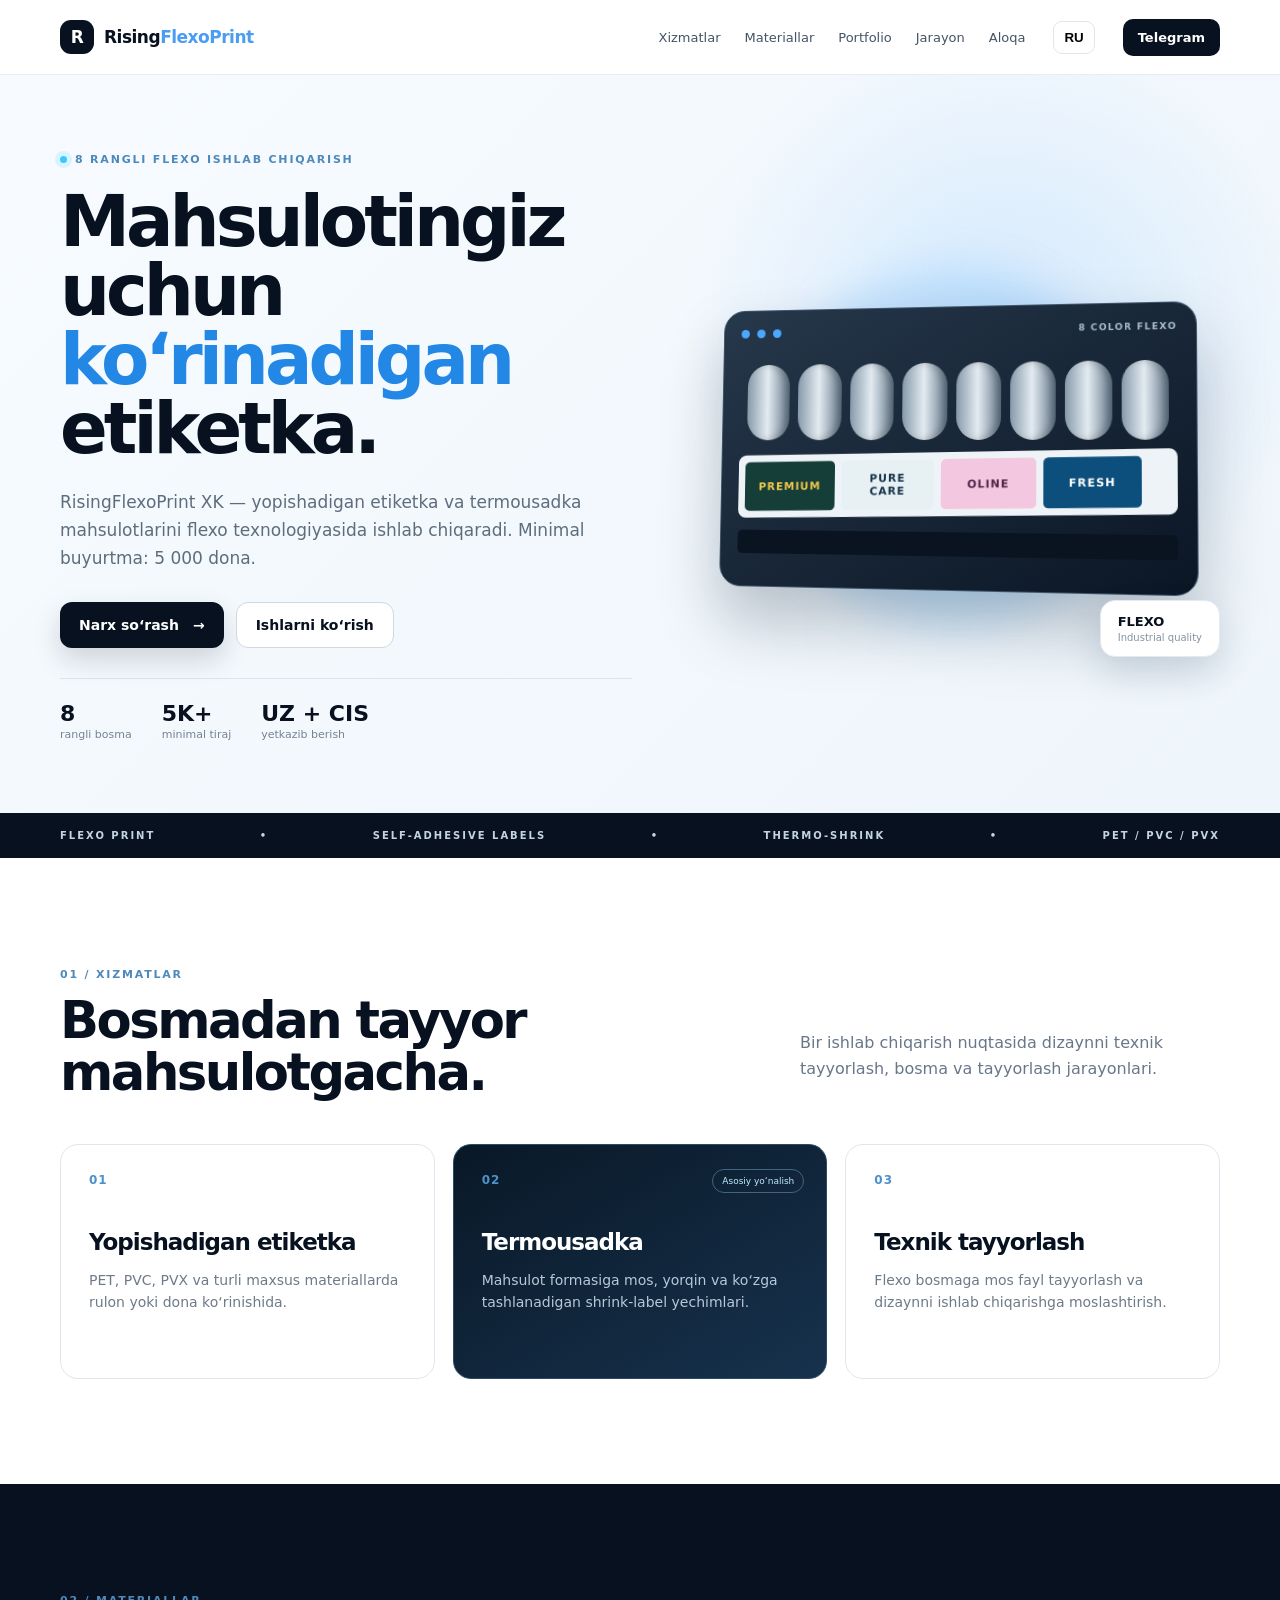
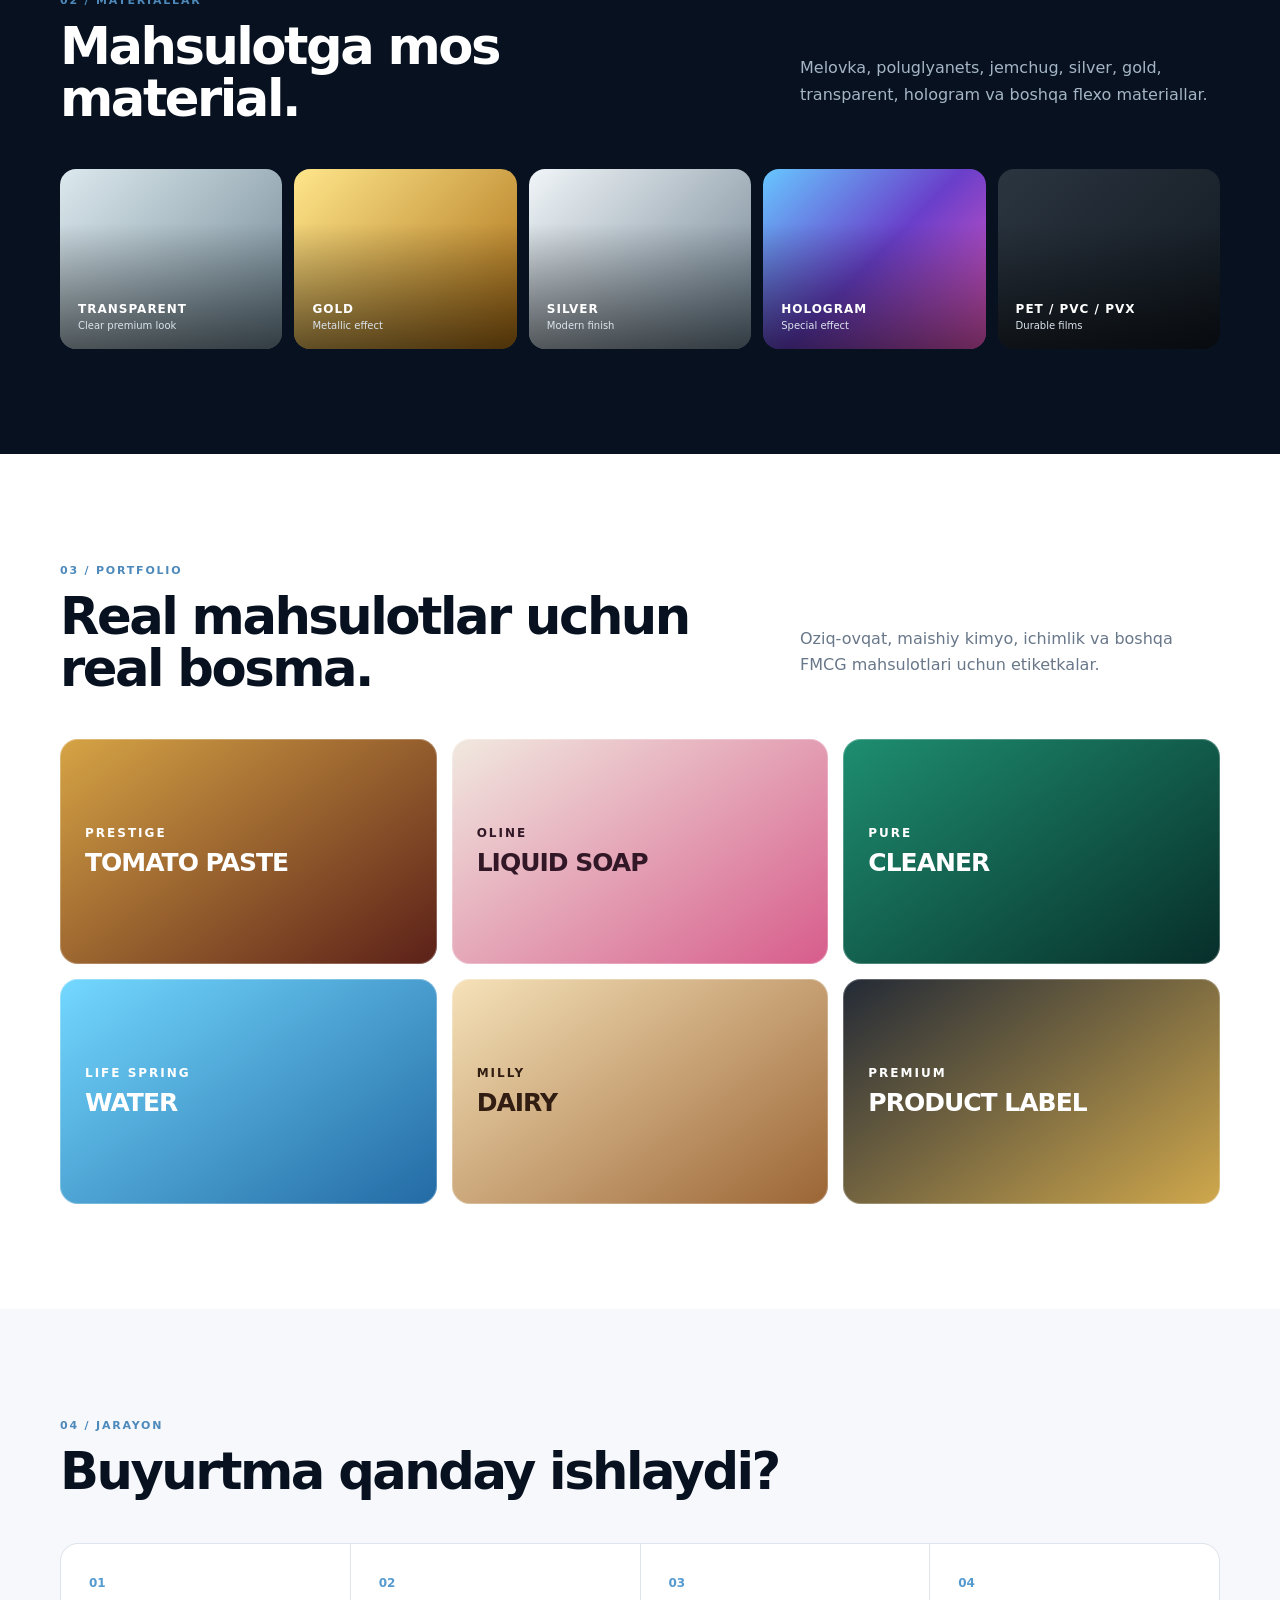
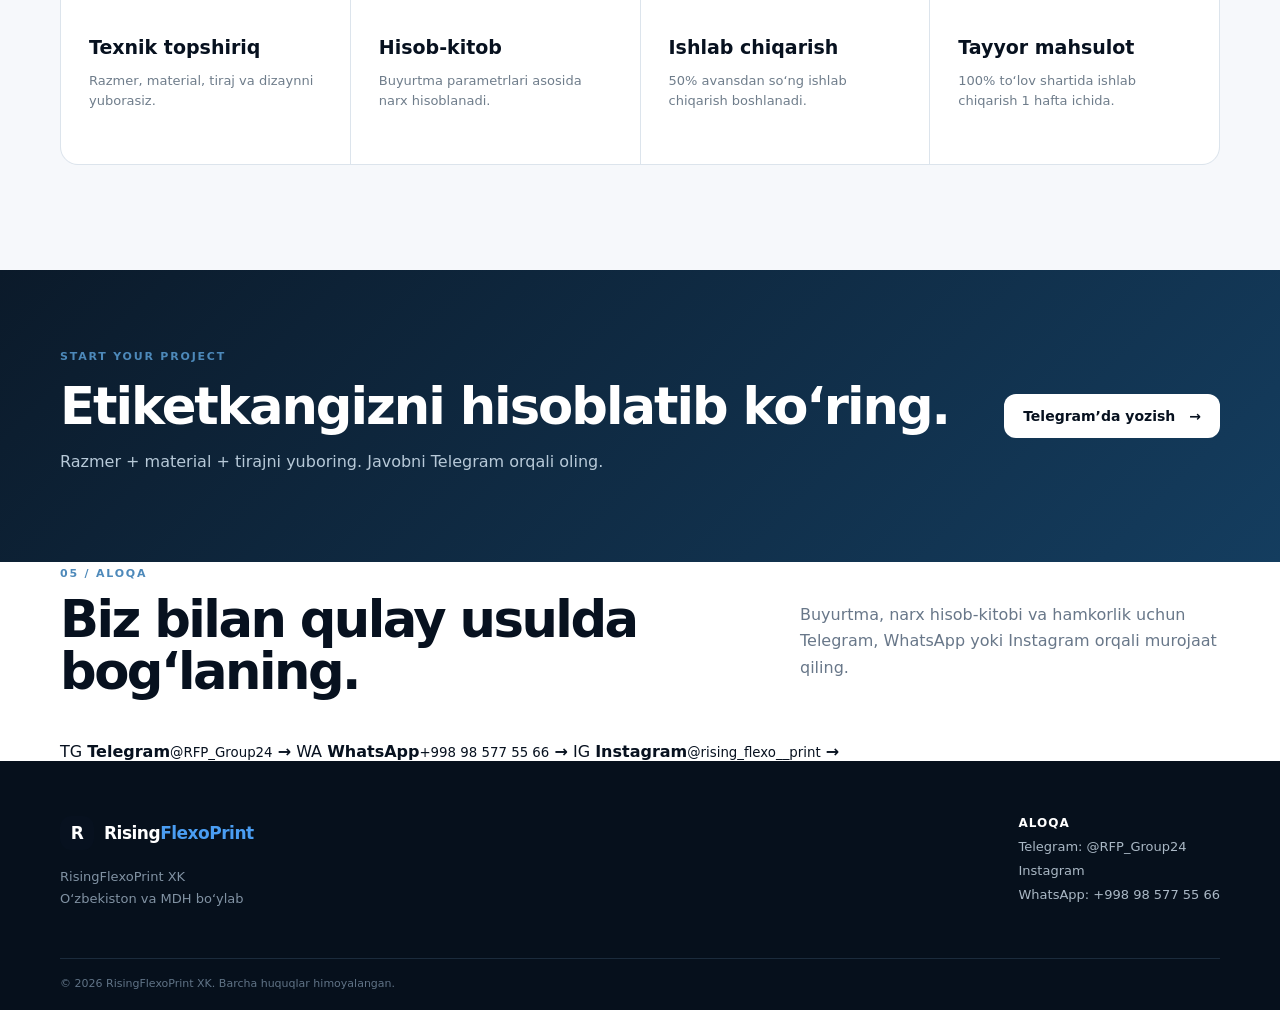
==== commit 206d0971: "Keep website Uzbek text in Latin script" ====
--- a/index.html
+++ b/index.html
@@ -142,9 +142,9 @@
     <div class="section-head social-head">
       <div>
         <span class="kicker">05 / <span data-uz="ALOQA" data-ru="КОНТАКТЫ">ALOQA</span></span>
-        <h2 data-uz="Биз билан қулай усулда боғланинг." data-ru="Свяжитесь с нами удобным способом.">Биз билан қулай усулда боғланинг.</h2>
+        <h2 data-uz="Biz bilan qulay usulda bog‘laning." data-ru="Свяжитесь с нами удобным способом.">Biz bilan qulay usulda bog‘laning.</h2>
       </div>
-      <p data-uz="Буюртма, нарх ҳисоб-китоби ва ҳамкорлик учун Telegram, WhatsApp ёки Instagram орқали мурожаат қилинг." data-ru="Для заказа, расчёта стоимости и сотрудничества напишите нам в Telegram, WhatsApp или Instagram.">Буюртма, нарх ҳисоб-китоби ва ҳамкорлик учун Telegram, WhatsApp ёки Instagram орқали мурожаат қилинг.</p>
+      <p data-uz="Buyurtma, narx hisob-kitobi va hamkorlik uchun Telegram, WhatsApp yoki Instagram orqali murojaat qiling." data-ru="Для заказа, расчёта стоимости и сотрудничества напишите нам в Telegram, WhatsApp или Instagram.">Buyurtma, narx hisob-kitobi va hamkorlik uchun Telegram, WhatsApp yoki Instagram orqali murojaat qiling.</p>
     </div>
     <div class="social-grid">
       <a class="social-card telegram" href="https://t.me/RFP_Group24" target="_blank" rel="noopener">
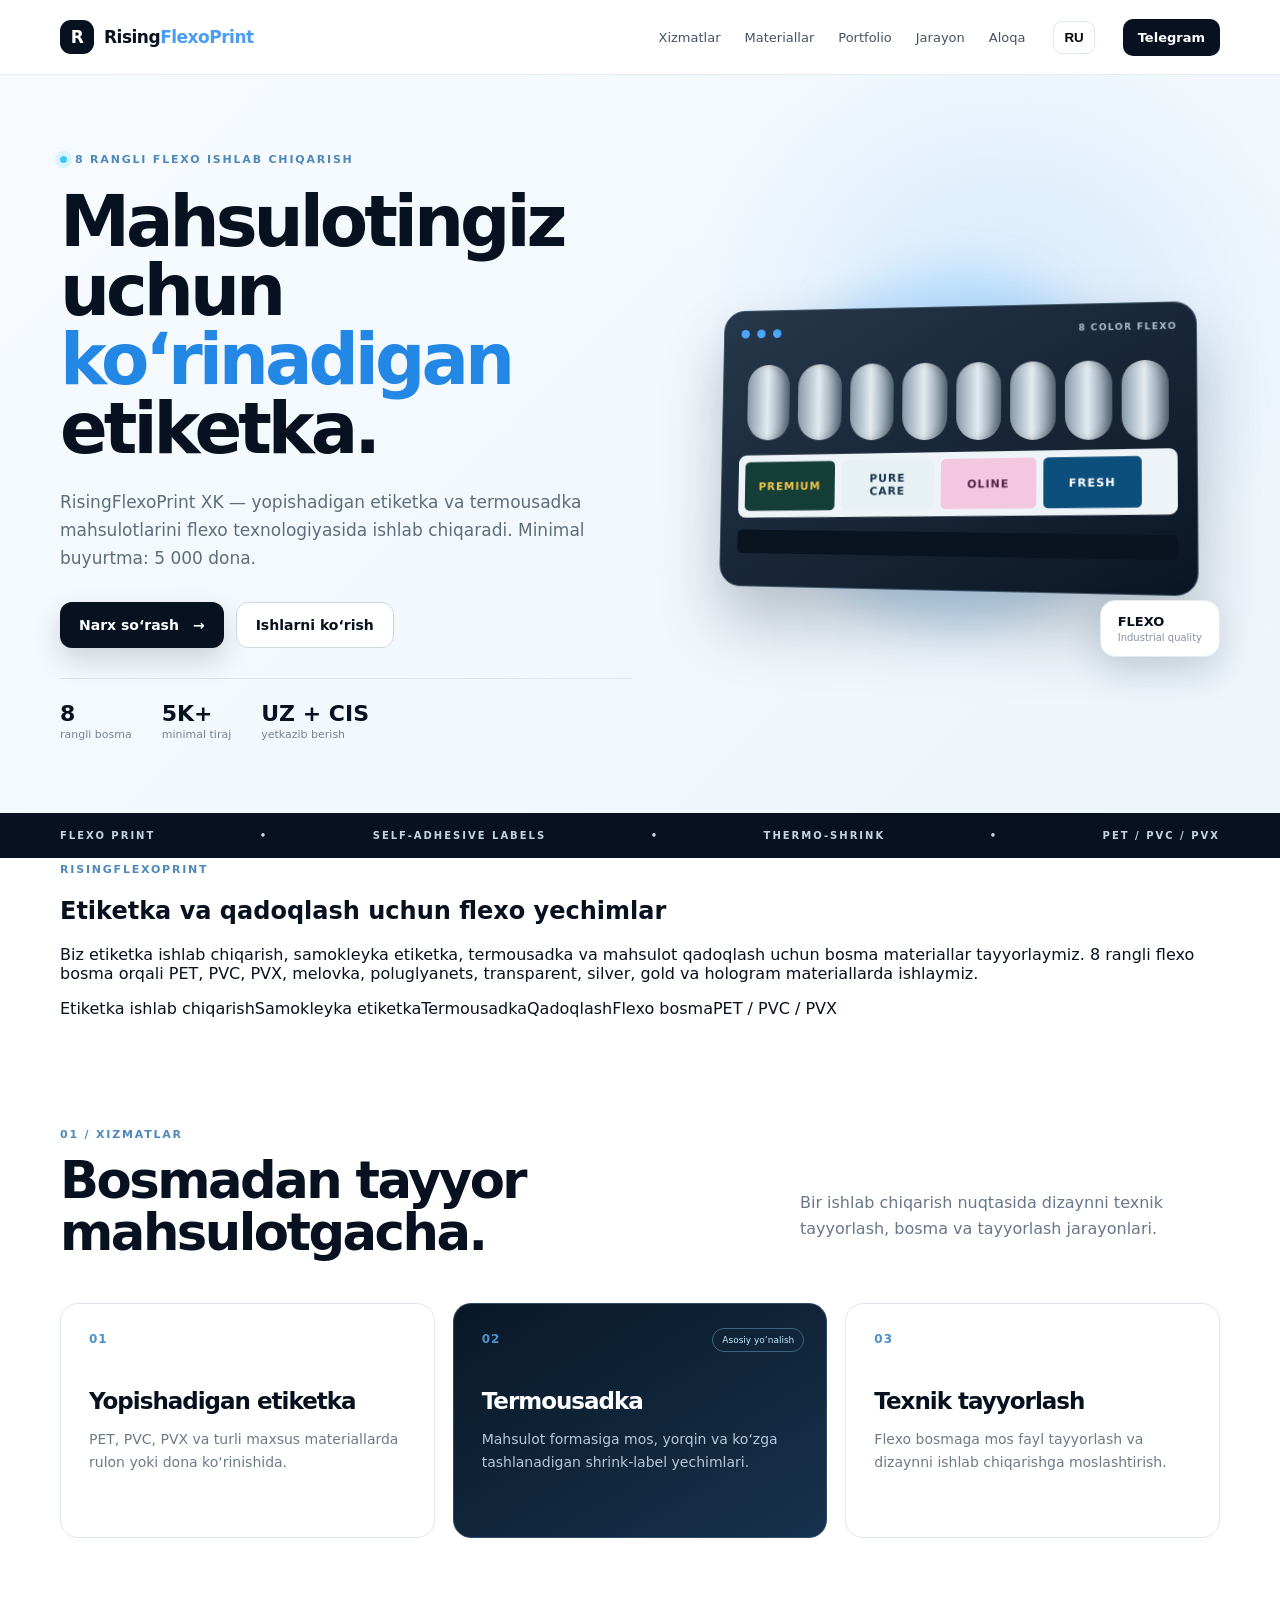
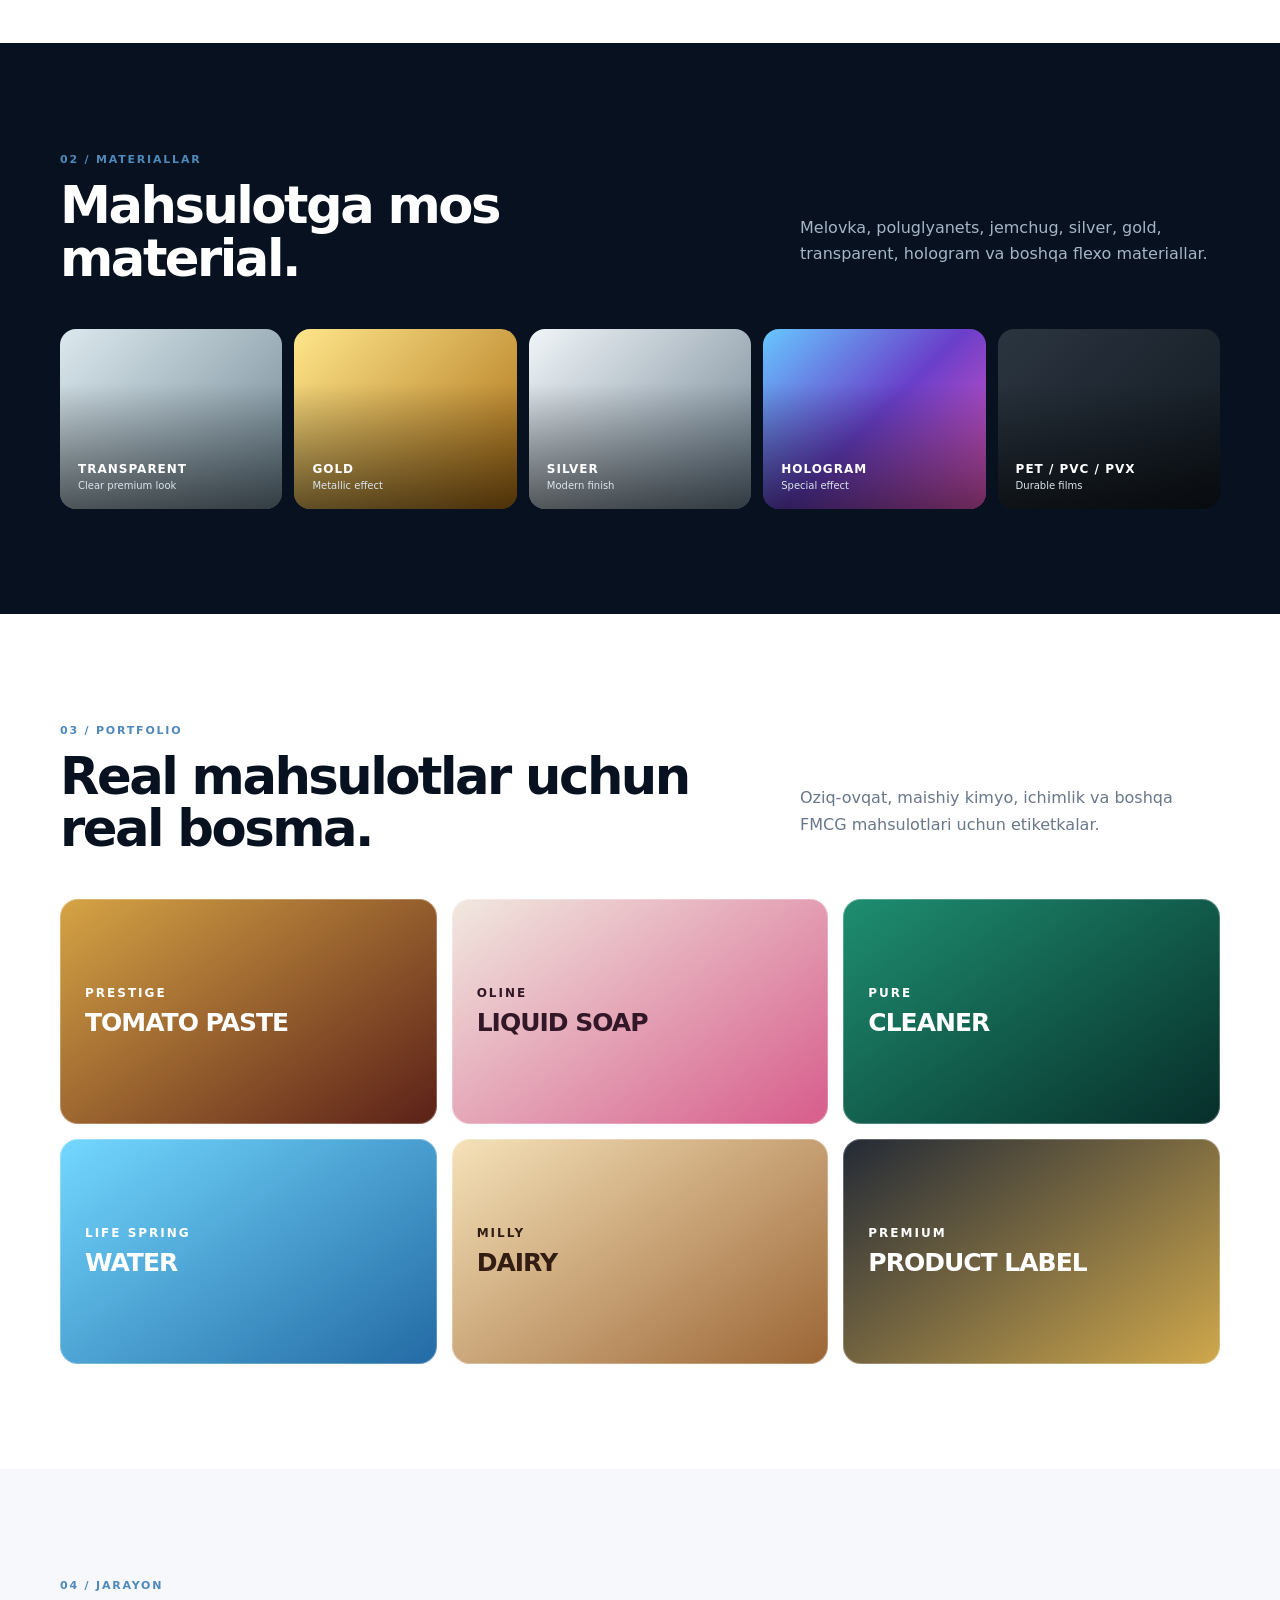
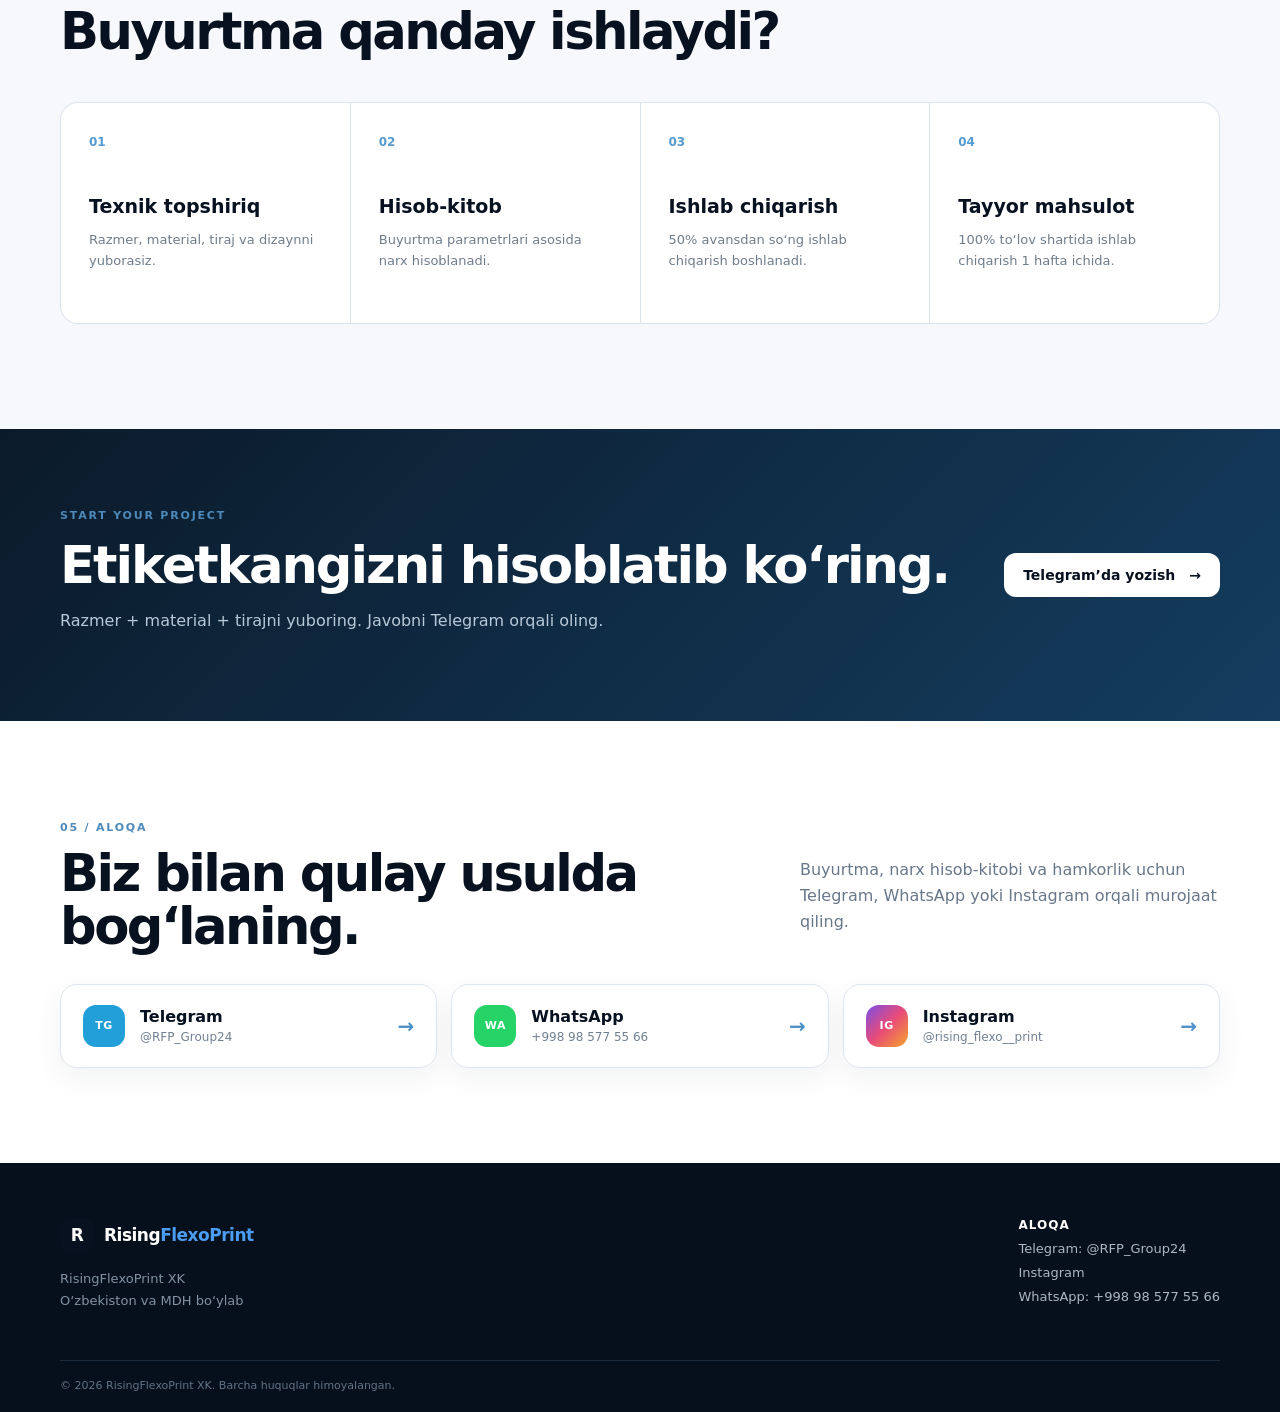
==== commit ba4e1a2b: "Optimize website for label packaging self adhesive and shrink label searches" ====
--- a/index.html
+++ b/index.html
@@ -3,17 +3,17 @@
 <head>
 <meta charset="utf-8">
 <meta name="viewport" content="width=device-width,initial-scale=1">
-<meta name="description" content="RisingFlexoPrint XK — O'zbekistonda 8 rangli flexo bosma. Yopishadigan etiketka, termousadka, PET, PVC, PVX va maxsus materiallar. Minimal buyurtma 5 000 dona.">
+<meta name="description" content="Etiketka ishlab chiqarish, qadoqlash, samokleyka etiketka va termousadka. RisingFlexoPrint XK — 8 rangli flexo bosma, PET, PVC, PVX va maxsus materiallar. O‘zbekiston va MDH bo‘ylab.">
 <meta name="robots" content="index, follow, max-image-preview:large">
 <meta name="theme-color" content="#07111f">
 <link rel="canonical" href="https://risingflexoprint2-bit.github.io/RisingFlexoPrint-web/">
 <meta property="og:type" content="website">
-<meta property="og:title" content="RisingFlexoPrint XK — Flexo bosma va etiketkalar">
-<meta property="og:description" content="8 rangli flexo bosma, yopishadigan etiketka va termousadka. O'zbekiston va MDH bo'ylab.">
+<meta property="og:title" content="Etiketka, samokleyka va termousadka | RisingFlexoPrint">
+<meta property="og:description" content="Etiketka ishlab chiqarish, qadoqlash, samokleyka etiketka va termousadka. 8 rangli flexo bosma. O‘zbekiston va MDH bo‘ylab.">
 <meta property="og:url" content="https://risingflexoprint2-bit.github.io/RisingFlexoPrint-web/">
 <meta property="og:site_name" content="RisingFlexoPrint XK">
 <meta name="twitter:card" content="summary">
-<title>RisingFlexoPrint XK | Flexo bosma, etiketka va termousadka</title>
+<title>Etiketka, Qadoqlash, Samokleyka va Termousadka | RisingFlexoPrint</title>
 <script type="application/ld+json">
 {
   "@context":"https://schema.org",
@@ -79,6 +79,20 @@
 </section>
 
 <section class="strip"><div class="container strip-in"><span>FLEXO PRINT</span><span>•</span><span>SELF-ADHESIVE LABELS</span><span>•</span><span>THERMO-SHRINK</span><span>•</span><span>PET / PVC / PVX</span></div></section>
+
+
+<section class="seo-services">
+  <div class="container">
+    <div class="seo-content">
+      <span class="kicker">RISINGFLEXOPRINT</span>
+      <h2 data-uz="Etiketka va qadoqlash uchun flexo yechimlar" data-ru="Flexo-решения для этикетки и упаковки">Etiketka va qadoqlash uchun flexo yechimlar</h2>
+      <p data-uz="Biz etiketka ishlab chiqarish, samokleyka etiketka, termousadka va mahsulot qadoqlash uchun bosma materiallar tayyorlaymiz. 8 rangli flexo bosma orqali PET, PVC, PVX, melovka, poluglyanets, transparent, silver, gold va hologram materiallarda ishlaymiz." data-ru="Мы производим этикетки, самоклеящиеся этикетки, термоусадочные этикетки и печатные решения для упаковки. Работаем с PET, PVC, PVX, мелованными, прозрачными, silver, gold и hologram материалами на 8-красочной flexo машине.">Biz etiketka ishlab chiqarish, samokleyka etiketka, termousadka va mahsulot qadoqlash uchun bosma materiallar tayyorlaymiz. 8 rangli flexo bosma orqali PET, PVC, PVX, melovka, poluglyanets, transparent, silver, gold va hologram materiallarda ishlaymiz.</p>
+      <div class="seo-tags">
+        <span>Etiketka ishlab chiqarish</span><span>Samokleyka etiketka</span><span>Termousadka</span><span>Qadoqlash</span><span>Flexo bosma</span><span>PET / PVC / PVX</span>
+      </div>
+    </div>
+  </div>
+</section>
 
 <section id="services" class="section">
   <div class="container">
--- a/styles.css
+++ b/styles.css
@@ -1 +1,2 @@
 :root{--ink:#07111f;--ink2:#0d1b2d;--blue:#4ca7ff;--cyan:#70e5ff;--paper:#f6f8fb;--muted:#687789;--line:#dfe6ee;--white:#fff;--accent:#8be8ff}*{box-sizing:border-box}html{scroll-behavior:smooth}body{margin:0;font-family:Inter,ui-sans-serif,system-ui,-apple-system,Segoe UI,Arial,sans-serif;color:var(--ink);background:#fff}a{text-decoration:none;color:inherit}.container{width:min(1160px,calc(100% - 40px));margin:auto}.header{position:sticky;top:0;z-index:20;background:rgba(255,255,255,.9);backdrop-filter:blur(16px);border-bottom:1px solid rgba(223,230,238,.7)}.nav{height:74px;display:flex;align-items:center;gap:28px}.brand{display:flex;align-items:center;gap:10px;font-weight:800;font-size:17px;letter-spacing:-.5px;margin-right:auto}.brand>span:last-child>span{color:#4a9df2}.brand-mark{width:34px;height:34px;border-radius:11px;background:var(--ink);color:white;display:grid;place-items:center;font-weight:900}.nav nav{display:flex;gap:24px;font-size:13px;color:#445466}.nav nav a:hover{color:#111}.lang{border:1px solid var(--line);background:white;border-radius:9px;padding:8px 10px;font-weight:700}.nav-cta{background:var(--ink);color:white;border-radius:10px;padding:11px 15px;font-size:13px;font-weight:700}.hero{background:radial-gradient(circle at 78% 35%,rgba(76,167,255,.19),transparent 28%),linear-gradient(135deg,#f7fbff 0%,#eef5fb 100%);padding:78px 0 72px;overflow:hidden}.hero-grid{display:grid;grid-template-columns:1.03fr .97fr;gap:50px;align-items:center}.eyebrow,.kicker{font-size:11px;letter-spacing:1.8px;font-weight:800;color:#4d89ba;text-transform:uppercase}.eyebrow{display:flex;gap:8px;align-items:center}.eyebrow i{width:7px;height:7px;background:#3ec7ff;border-radius:50%;box-shadow:0 0 0 5px #d8f4ff}.hero h1{font-size:clamp(44px,5.5vw,74px);line-height:.98;letter-spacing:-4px;margin:22px 0 24px;max-width:720px}.hero h1 em{font-style:normal;color:#2387e5}.hero p{font-size:17px;line-height:1.65;color:#5e6d7c;max-width:620px}.hero-actions{display:flex;gap:12px;margin:30px 0}.btn{display:inline-flex;align-items:center;gap:14px;border-radius:12px;padding:14px 19px;font-weight:750;font-size:14px}.btn.primary{background:var(--ink);color:white;box-shadow:0 12px 28px rgba(7,17,31,.16)}.btn.ghost{border:1px solid #cdd8e3;background:white}.btn.light{background:white;color:var(--ink)}.trust-row{display:flex;gap:30px;border-top:1px solid #dce5ee;padding-top:22px}.trust-row div{display:grid;gap:2px}.trust-row strong{font-size:22px}.trust-row span{font-size:11px;color:#758393}.hero-art{height:460px;position:relative;display:grid;place-items:center}.glow{position:absolute;width:360px;height:360px;border-radius:50%;background:rgba(75,176,255,.2);filter:blur(20px)}.machine{position:relative;width:min(480px,90%);height:285px;background:linear-gradient(150deg,#26384b,#0b1625);border-radius:22px;box-shadow:0 35px 65px rgba(8,28,48,.25);padding:18px;border:1px solid #41586d;transform:perspective(900px) rotateY(-8deg) rotateX(3deg)}.machine-top{display:flex;gap:8px;align-items:center;color:#a9bfd1;font-size:9px;letter-spacing:1.2px}.machine-top span{width:9px;height:9px;border-radius:50%;background:#4ca7ff}.machine-top b{margin-left:auto}.rollers{display:flex;gap:9px;margin:28px 8px 12px}.rollers i{height:78px;flex:1;border-radius:50px;background:linear-gradient(90deg,#879aaa,#e3ebf1 48%,#65798c);box-shadow:inset -5px 0 7px rgba(0,0,0,.2)}.web{height:64px;background:#eef3f7;display:flex;overflow:hidden;border-radius:8px;gap:7px;padding:7px;transform:skewY(-1deg)}.label{min-width:95px;border-radius:5px;display:grid;place-items:center;text-align:center;font-weight:900;font-size:11px;letter-spacing:1px}.l1{background:#163e38;color:#f1c84a}.l2{background:#e7f1f4;color:#17334b}.l3{background:#f3c7df;color:#502448}.l4{background:#0c4e7c;color:white}.machine-base{height:24px;margin-top:16px;background:#0a1320;border-radius:5px}.floating-card{position:absolute;right:0;bottom:20px;background:white;border:1px solid #e3ebf2;border-radius:15px;padding:13px 17px;box-shadow:0 16px 35px rgba(18,52,82,.15);display:grid;gap:3px}.floating-card b{font-size:13px}.floating-card span{font-size:10px;color:#8493a2}.strip{background:var(--ink);color:#c5d4e2;overflow:hidden}.strip-in{height:45px;display:flex;align-items:center;justify-content:space-between;font-size:10px;letter-spacing:2px;font-weight:700}.section{padding:105px 0}.section.dark{background:var(--ink);color:white}.section.soft{background:var(--paper)}.section-head{display:flex;justify-content:space-between;gap:50px;align-items:end;margin-bottom:45px}.section-head h2{font-size:clamp(32px,4vw,52px);letter-spacing:-2.5px;line-height:1.02;margin:12px 0 0}.section-head>p{max-width:420px;color:var(--muted);line-height:1.65}.dark .section-head>p{color:#a5b5c6}.cards{display:grid;grid-template-columns:repeat(3,1fr);gap:18px}.card{position:relative;padding:28px;border:1px solid var(--line);border-radius:18px;min-height:235px;background:white}.card.featured{background:linear-gradient(150deg,#091827,#17324d);color:white;border-color:#2b4c69}.icon{font-size:12px;color:#4d91ca;font-weight:900;letter-spacing:1px}.card h3{font-size:23px;letter-spacing:-1px;margin:42px 0 12px}.card p{color:#6d7a88;line-height:1.6;font-size:14px}.featured p{color:#b7c8d8}.badge{position:absolute;top:24px;right:22px;border:1px solid #41647f;border-radius:50px;padding:6px 9px;font-size:9px;color:#bfe9ff}.material-grid{display:grid;grid-template-columns:repeat(5,1fr);gap:12px}.material{height:180px;border-radius:16px;padding:18px;display:flex;flex-direction:column;justify-content:end;position:relative;overflow:hidden}.material:after{content:'';position:absolute;inset:0;background:linear-gradient(180deg,transparent 30%,rgba(0,0,0,.55));pointer-events:none}.material b,.material span{position:relative;z-index:1}.material b{font-size:12px;letter-spacing:1px}.material span{font-size:10px;color:#dbe4ed;margin-top:4px}.m1{background:linear-gradient(135deg,#dce9ee,#6f8592)}.m2{background:linear-gradient(135deg,#ffe68b,#a86b12)}.m3{background:linear-gradient(135deg,#f0f5f8,#6e8190)}.m4{background:linear-gradient(135deg,#67c7ff,#693fca,#ee58bf)}.m5{background:linear-gradient(135deg,#2b3540,#111820)}.portfolio{display:grid;grid-template-columns:repeat(3,1fr);gap:15px}.sample{height:225px;border-radius:18px;padding:25px;display:flex;flex-direction:column;justify-content:center;box-shadow:inset 0 0 0 1px rgba(255,255,255,.25);transition:.25s}.sample:hover{transform:translateY(-4px)}.sample span{font-size:12px;letter-spacing:2px;font-weight:800}.sample b{font-size:25px;letter-spacing:-1px;margin-top:8px}.s1{background:linear-gradient(145deg,#d6a445,#5b2018);color:#fff}.s2{background:linear-gradient(145deg,#f1e9e0,#d75c8b);color:#321827}.s3{background:linear-gradient(145deg,#1e8e70,#072e2a);color:#fff}.s4{background:linear-gradient(145deg,#73d8ff,#236aa4);color:white}.s5{background:linear-gradient(145deg,#f6e2b9,#9b6535);color:#321d12}.s6{background:linear-gradient(145deg,#232a36,#d0a84c);color:white}.steps{display:grid;grid-template-columns:repeat(4,1fr);gap:1px;background:#dce4ec;border:1px solid #dce4ec;border-radius:18px;overflow:hidden}.steps>div{background:white;padding:28px;min-height:220px}.steps b{font-size:12px;color:#559bd0}.steps h3{font-size:19px;margin:45px 0 10px}.steps p{font-size:13px;color:#6f7d8b;line-height:1.6}.cta{background:linear-gradient(135deg,#0b1a2a,#143d5f);color:white;padding:75px 0}.cta-in{display:flex;align-items:center;justify-content:space-between;gap:30px}.cta h2{font-size:clamp(34px,4vw,54px);letter-spacing:-2px;margin:12px 0}.cta p{color:#b7c9d8}.footer{background:#06101c;color:white;padding:55px 0 20px}.footer-in{display:flex;justify-content:space-between;gap:50px}.footer .brand{margin-bottom:16px}.footer p{color:#8192a3;line-height:1.7;font-size:13px}.footer-in>div:last-child{display:grid;align-content:start;gap:9px}.footer-in b{font-size:12px;text-transform:uppercase;letter-spacing:1px}.footer-in a:not(.brand){font-size:13px;color:#aab8c5}.copyright{border-top:1px solid #1b2b3c;margin-top:35px;padding-top:18px;color:#607386;font-size:11px}@media(max-width:900px){.nav nav{display:none}.hero-grid{grid-template-columns:1fr}.hero-art{height:350px}.section-head{display:block}.section-head>p{margin-top:20px}.cards{grid-template-columns:1fr}.material-grid{grid-template-columns:repeat(2,1fr)}.portfolio{grid-template-columns:repeat(2,1fr)}.steps{grid-template-columns:repeat(2,1fr)}.strip-in{overflow:hidden;gap:22px;justify-content:flex-start;white-space:nowrap}.cta-in{display:block}.cta .btn{margin-top:22px}}@media(max-width:560px){.container{width:min(100% - 28px,1160px)}.nav{height:64px;gap:8px}.nav-cta{display:none}.hero{padding:55px 0}.hero h1{font-size:45px;letter-spacing:-2.5px}.hero-art{height:285px}.machine{height:220px}.rollers i{height:54px}.web{height:48px}.label{min-width:72px;font-size:8px}.floating-card{bottom:0}.trust-row{gap:18px}.material-grid,.portfolio,.steps{grid-template-columns:1fr}.section{padding:75px 0}.section-head h2{font-size:36px}.footer-in{display:block}.footer-in>div:last-child{margin-top:30px}.lang{margin-left:auto}}
+.social-contact{background:#fff;padding:95px 0}.social-head{margin-bottom:32px}.social-grid{display:grid;grid-template-columns:repeat(3,1fr);gap:14px}.social-card{display:flex;align-items:center;gap:15px;padding:20px 22px;border:1px solid var(--line);border-radius:17px;background:#fff;box-shadow:0 10px 30px rgba(15,35,55,.06);transition:transform .2s,box-shadow .2s}.social-card:hover{transform:translateY(-3px);box-shadow:0 16px 35px rgba(15,35,55,.11)}.social-card>span:nth-child(2){display:grid;gap:4px;flex:1}.social-card b{font-size:16px}.social-card small{font-size:12px;color:#718091}.social-card>strong{font-size:20px;color:#4d91ca}.social-icon{width:42px;height:42px;border-radius:13px;display:grid;place-items:center;color:#fff;font-size:11px;font-weight:900;letter-spacing:.5px}.telegram .social-icon{background:#229ed9}.whatsapp .social-icon{background:#25d366}.instagram .social-icon{background:linear-gradient(135deg,#7b4fe8,#e84b78,#f6a52c)}@media(max-width:900px){.social-grid{grid-template-columns:1fr 1fr}}@media(max-width:560px){.social-contact{padding:70px 0}.social-grid{grid-template-columns:1fr}}
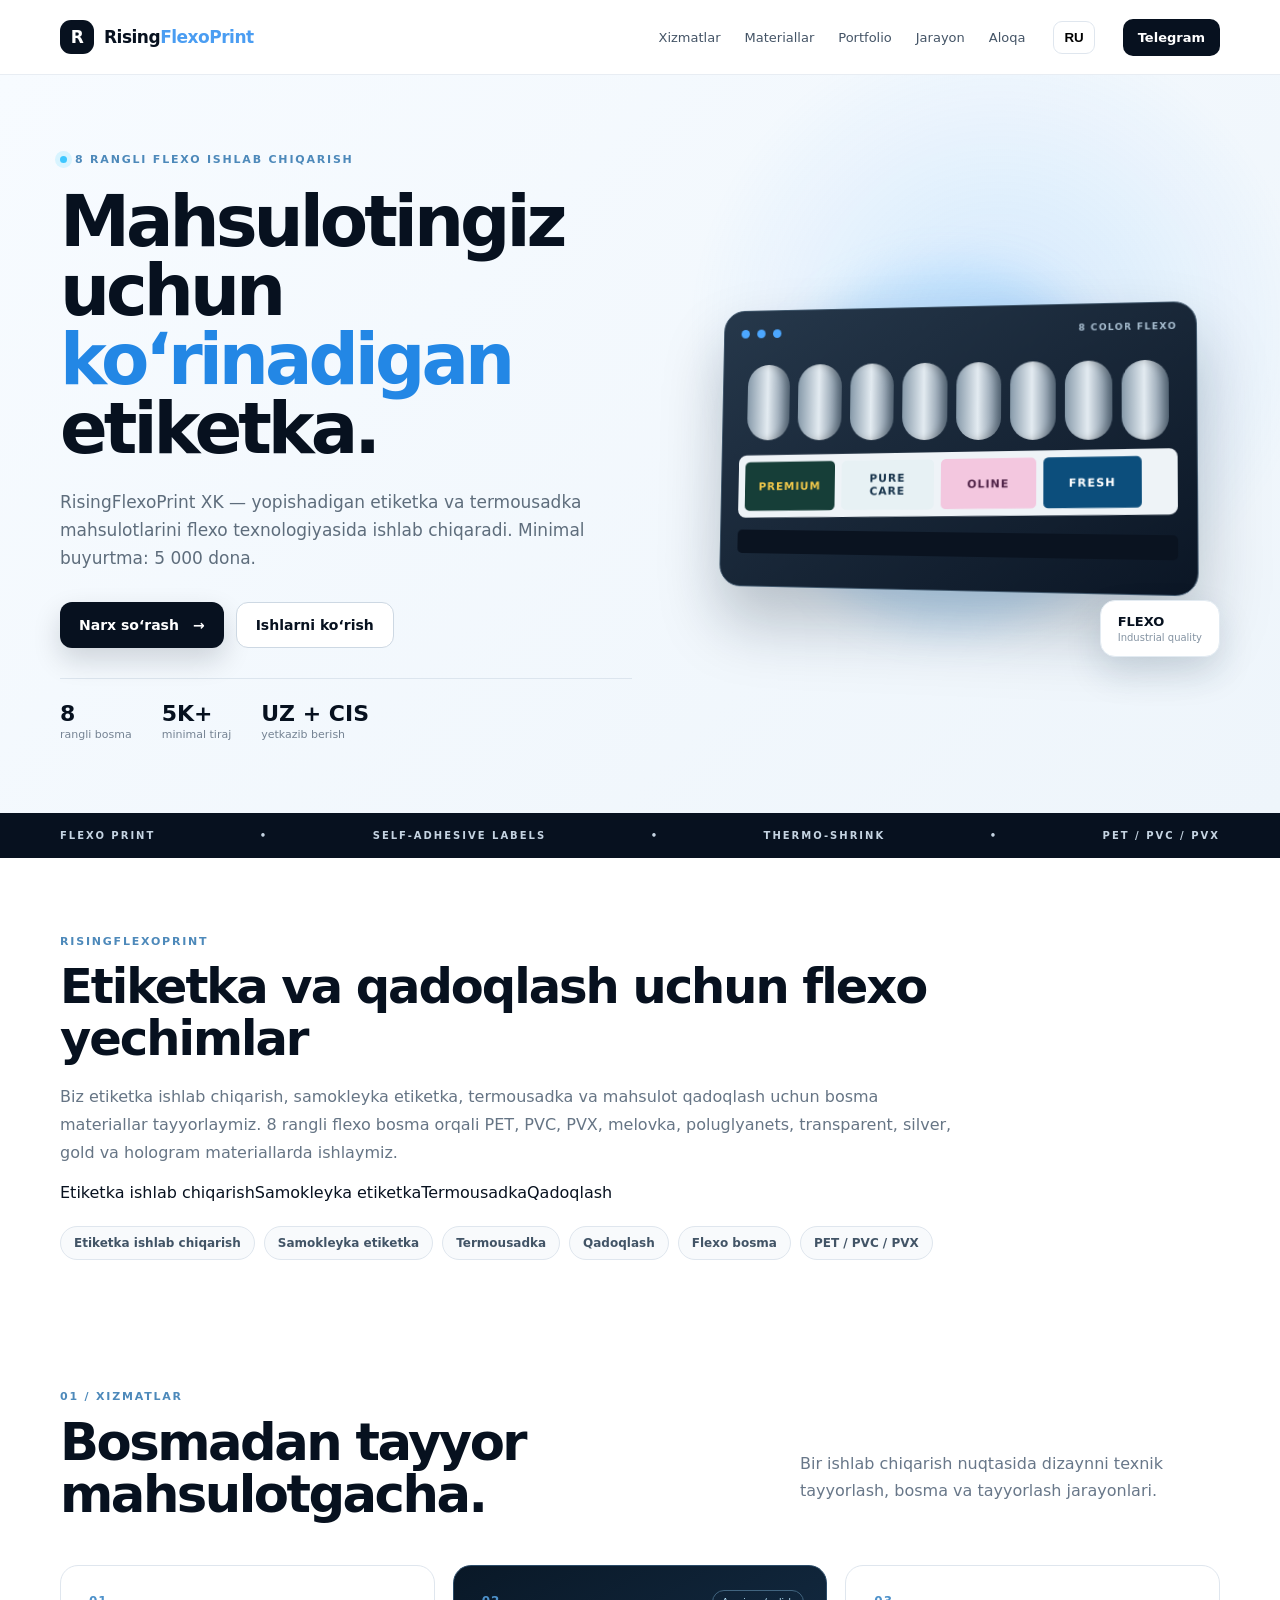
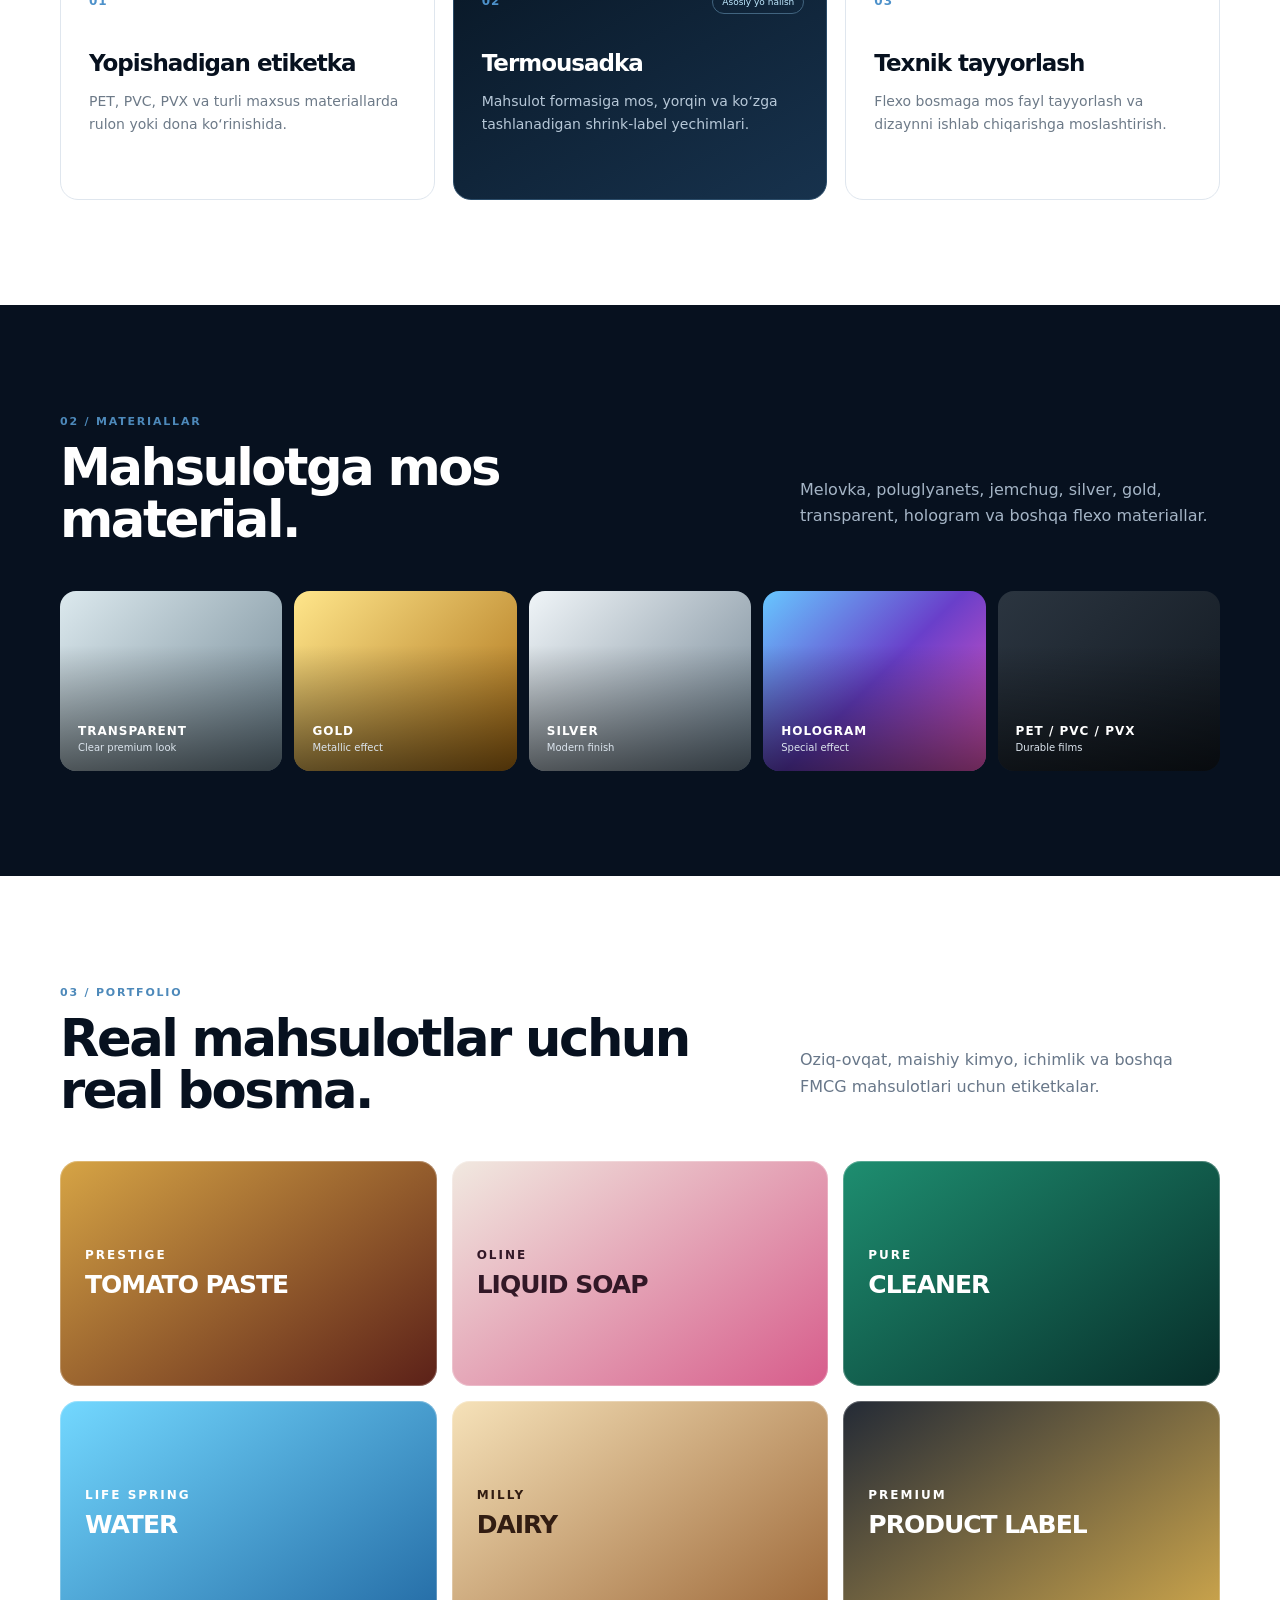
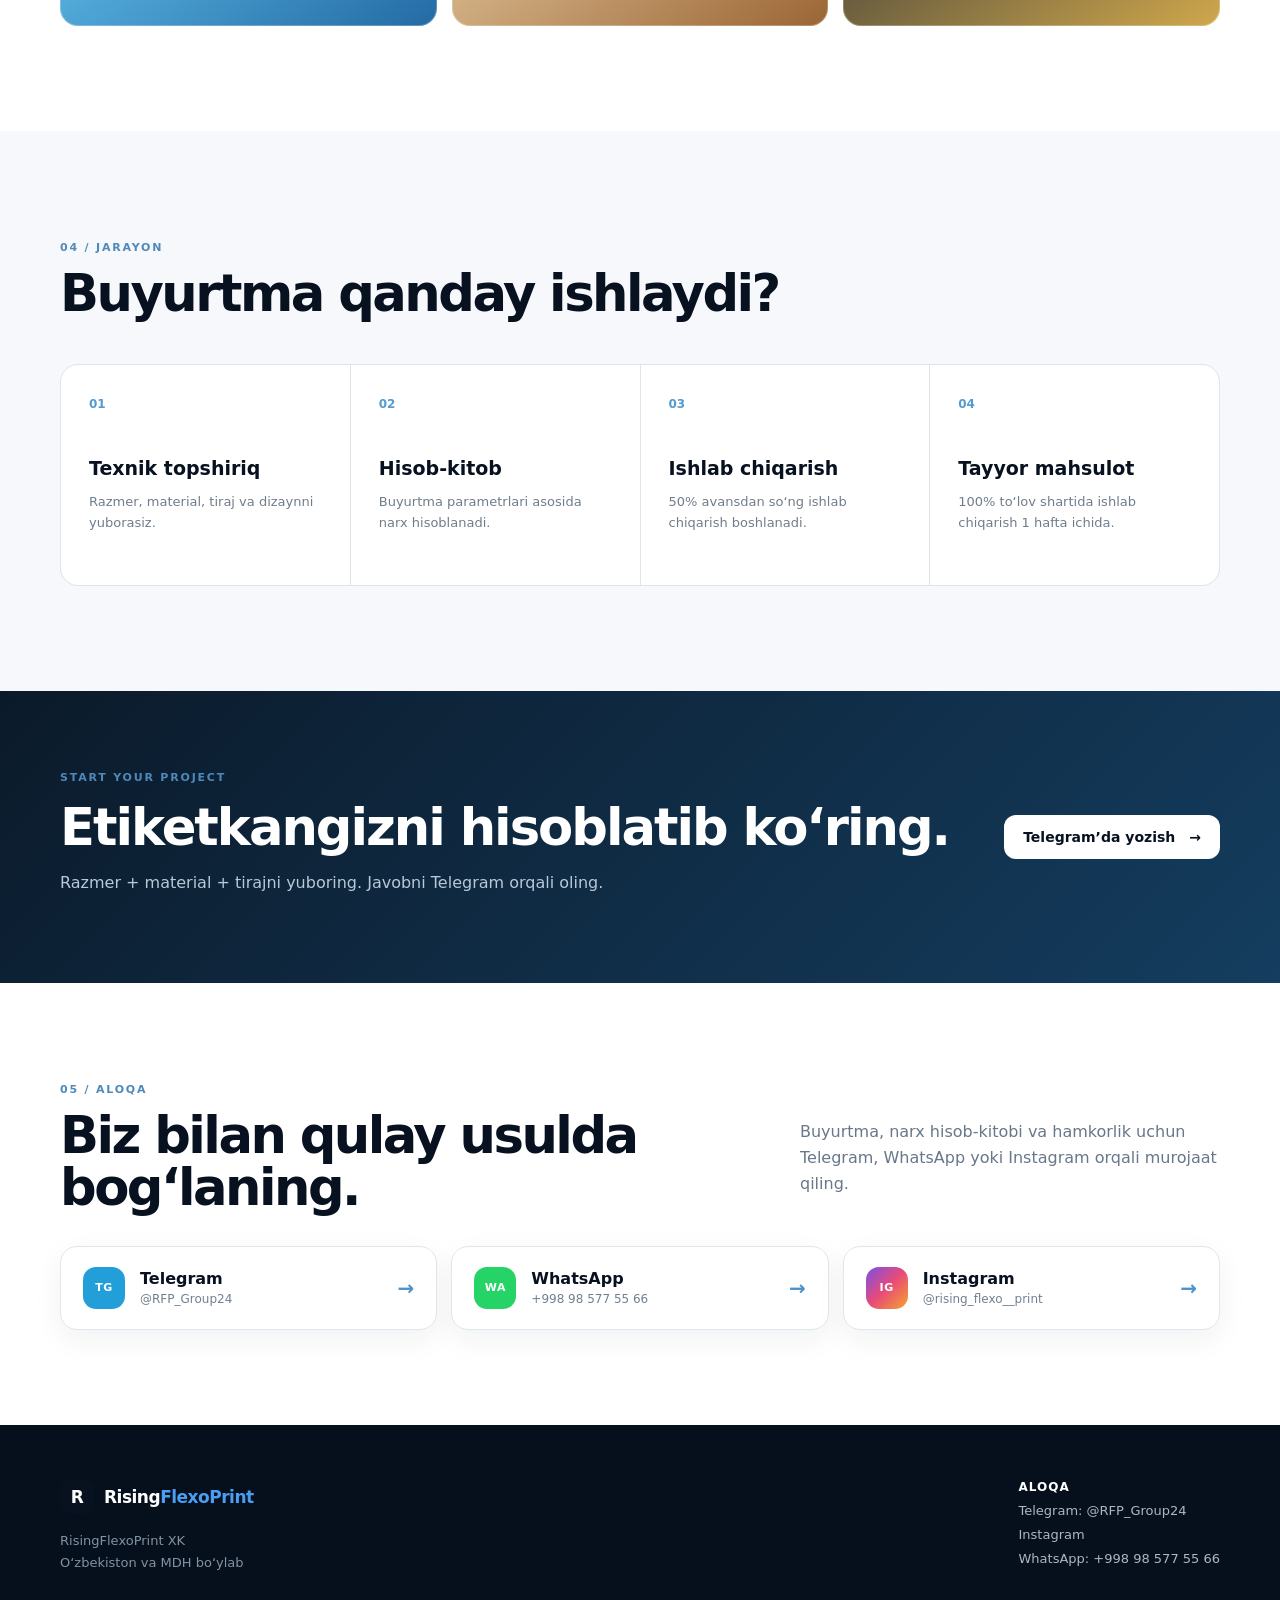
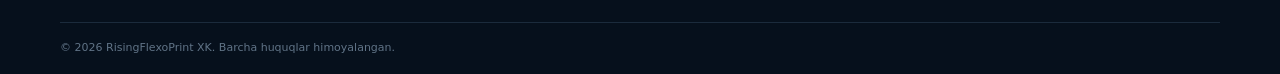
==== commit 698689ca: "Add internal links to SEO service pages" ====
--- a/index.html
+++ b/index.html
@@ -87,7 +87,7 @@
       <span class="kicker">RISINGFLEXOPRINT</span>
       <h2 data-uz="Etiketka va qadoqlash uchun flexo yechimlar" data-ru="Flexo-решения для этикетки и упаковки">Etiketka va qadoqlash uchun flexo yechimlar</h2>
       <p data-uz="Biz etiketka ishlab chiqarish, samokleyka etiketka, termousadka va mahsulot qadoqlash uchun bosma materiallar tayyorlaymiz. 8 rangli flexo bosma orqali PET, PVC, PVX, melovka, poluglyanets, transparent, silver, gold va hologram materiallarda ishlaymiz." data-ru="Мы производим этикетки, самоклеящиеся этикетки, термоусадочные этикетки и печатные решения для упаковки. Работаем с PET, PVC, PVX, мелованными, прозрачными, silver, gold и hologram материалами на 8-красочной flexo машине.">Biz etiketka ishlab chiqarish, samokleyka etiketka, termousadka va mahsulot qadoqlash uchun bosma materiallar tayyorlaymiz. 8 rangli flexo bosma orqali PET, PVC, PVX, melovka, poluglyanets, transparent, silver, gold va hologram materiallarda ishlaymiz.</p>
-      <div class="seo-tags">
+      <div class="seo-links"><a href="etiketka-ishlab-chiqarish.html">Etiketka ishlab chiqarish</a><a href="samokleyka-etiketka.html">Samokleyka etiketka</a><a href="termousadka.html">Termousadka</a><a href="qadoqlash.html">Qadoqlash</a></div><div class="seo-tags">
         <span>Etiketka ishlab chiqarish</span><span>Samokleyka etiketka</span><span>Termousadka</span><span>Qadoqlash</span><span>Flexo bosma</span><span>PET / PVC / PVX</span>
       </div>
     </div>
--- a/styles.css
+++ b/styles.css
@@ -1,2 +1,2 @@
 :root{--ink:#07111f;--ink2:#0d1b2d;--blue:#4ca7ff;--cyan:#70e5ff;--paper:#f6f8fb;--muted:#687789;--line:#dfe6ee;--white:#fff;--accent:#8be8ff}*{box-sizing:border-box}html{scroll-behavior:smooth}body{margin:0;font-family:Inter,ui-sans-serif,system-ui,-apple-system,Segoe UI,Arial,sans-serif;color:var(--ink);background:#fff}a{text-decoration:none;color:inherit}.container{width:min(1160px,calc(100% - 40px));margin:auto}.header{position:sticky;top:0;z-index:20;background:rgba(255,255,255,.9);backdrop-filter:blur(16px);border-bottom:1px solid rgba(223,230,238,.7)}.nav{height:74px;display:flex;align-items:center;gap:28px}.brand{display:flex;align-items:center;gap:10px;font-weight:800;font-size:17px;letter-spacing:-.5px;margin-right:auto}.brand>span:last-child>span{color:#4a9df2}.brand-mark{width:34px;height:34px;border-radius:11px;background:var(--ink);color:white;display:grid;place-items:center;font-weight:900}.nav nav{display:flex;gap:24px;font-size:13px;color:#445466}.nav nav a:hover{color:#111}.lang{border:1px solid var(--line);background:white;border-radius:9px;padding:8px 10px;font-weight:700}.nav-cta{background:var(--ink);color:white;border-radius:10px;padding:11px 15px;font-size:13px;font-weight:700}.hero{background:radial-gradient(circle at 78% 35%,rgba(76,167,255,.19),transparent 28%),linear-gradient(135deg,#f7fbff 0%,#eef5fb 100%);padding:78px 0 72px;overflow:hidden}.hero-grid{display:grid;grid-template-columns:1.03fr .97fr;gap:50px;align-items:center}.eyebrow,.kicker{font-size:11px;letter-spacing:1.8px;font-weight:800;color:#4d89ba;text-transform:uppercase}.eyebrow{display:flex;gap:8px;align-items:center}.eyebrow i{width:7px;height:7px;background:#3ec7ff;border-radius:50%;box-shadow:0 0 0 5px #d8f4ff}.hero h1{font-size:clamp(44px,5.5vw,74px);line-height:.98;letter-spacing:-4px;margin:22px 0 24px;max-width:720px}.hero h1 em{font-style:normal;color:#2387e5}.hero p{font-size:17px;line-height:1.65;color:#5e6d7c;max-width:620px}.hero-actions{display:flex;gap:12px;margin:30px 0}.btn{display:inline-flex;align-items:center;gap:14px;border-radius:12px;padding:14px 19px;font-weight:750;font-size:14px}.btn.primary{background:var(--ink);color:white;box-shadow:0 12px 28px rgba(7,17,31,.16)}.btn.ghost{border:1px solid #cdd8e3;background:white}.btn.light{background:white;color:var(--ink)}.trust-row{display:flex;gap:30px;border-top:1px solid #dce5ee;padding-top:22px}.trust-row div{display:grid;gap:2px}.trust-row strong{font-size:22px}.trust-row span{font-size:11px;color:#758393}.hero-art{height:460px;position:relative;display:grid;place-items:center}.glow{position:absolute;width:360px;height:360px;border-radius:50%;background:rgba(75,176,255,.2);filter:blur(20px)}.machine{position:relative;width:min(480px,90%);height:285px;background:linear-gradient(150deg,#26384b,#0b1625);border-radius:22px;box-shadow:0 35px 65px rgba(8,28,48,.25);padding:18px;border:1px solid #41586d;transform:perspective(900px) rotateY(-8deg) rotateX(3deg)}.machine-top{display:flex;gap:8px;align-items:center;color:#a9bfd1;font-size:9px;letter-spacing:1.2px}.machine-top span{width:9px;height:9px;border-radius:50%;background:#4ca7ff}.machine-top b{margin-left:auto}.rollers{display:flex;gap:9px;margin:28px 8px 12px}.rollers i{height:78px;flex:1;border-radius:50px;background:linear-gradient(90deg,#879aaa,#e3ebf1 48%,#65798c);box-shadow:inset -5px 0 7px rgba(0,0,0,.2)}.web{height:64px;background:#eef3f7;display:flex;overflow:hidden;border-radius:8px;gap:7px;padding:7px;transform:skewY(-1deg)}.label{min-width:95px;border-radius:5px;display:grid;place-items:center;text-align:center;font-weight:900;font-size:11px;letter-spacing:1px}.l1{background:#163e38;color:#f1c84a}.l2{background:#e7f1f4;color:#17334b}.l3{background:#f3c7df;color:#502448}.l4{background:#0c4e7c;color:white}.machine-base{height:24px;margin-top:16px;background:#0a1320;border-radius:5px}.floating-card{position:absolute;right:0;bottom:20px;background:white;border:1px solid #e3ebf2;border-radius:15px;padding:13px 17px;box-shadow:0 16px 35px rgba(18,52,82,.15);display:grid;gap:3px}.floating-card b{font-size:13px}.floating-card span{font-size:10px;color:#8493a2}.strip{background:var(--ink);color:#c5d4e2;overflow:hidden}.strip-in{height:45px;display:flex;align-items:center;justify-content:space-between;font-size:10px;letter-spacing:2px;font-weight:700}.section{padding:105px 0}.section.dark{background:var(--ink);color:white}.section.soft{background:var(--paper)}.section-head{display:flex;justify-content:space-between;gap:50px;align-items:end;margin-bottom:45px}.section-head h2{font-size:clamp(32px,4vw,52px);letter-spacing:-2.5px;line-height:1.02;margin:12px 0 0}.section-head>p{max-width:420px;color:var(--muted);line-height:1.65}.dark .section-head>p{color:#a5b5c6}.cards{display:grid;grid-template-columns:repeat(3,1fr);gap:18px}.card{position:relative;padding:28px;border:1px solid var(--line);border-radius:18px;min-height:235px;background:white}.card.featured{background:linear-gradient(150deg,#091827,#17324d);color:white;border-color:#2b4c69}.icon{font-size:12px;color:#4d91ca;font-weight:900;letter-spacing:1px}.card h3{font-size:23px;letter-spacing:-1px;margin:42px 0 12px}.card p{color:#6d7a88;line-height:1.6;font-size:14px}.featured p{color:#b7c8d8}.badge{position:absolute;top:24px;right:22px;border:1px solid #41647f;border-radius:50px;padding:6px 9px;font-size:9px;color:#bfe9ff}.material-grid{display:grid;grid-template-columns:repeat(5,1fr);gap:12px}.material{height:180px;border-radius:16px;padding:18px;display:flex;flex-direction:column;justify-content:end;position:relative;overflow:hidden}.material:after{content:'';position:absolute;inset:0;background:linear-gradient(180deg,transparent 30%,rgba(0,0,0,.55));pointer-events:none}.material b,.material span{position:relative;z-index:1}.material b{font-size:12px;letter-spacing:1px}.material span{font-size:10px;color:#dbe4ed;margin-top:4px}.m1{background:linear-gradient(135deg,#dce9ee,#6f8592)}.m2{background:linear-gradient(135deg,#ffe68b,#a86b12)}.m3{background:linear-gradient(135deg,#f0f5f8,#6e8190)}.m4{background:linear-gradient(135deg,#67c7ff,#693fca,#ee58bf)}.m5{background:linear-gradient(135deg,#2b3540,#111820)}.portfolio{display:grid;grid-template-columns:repeat(3,1fr);gap:15px}.sample{height:225px;border-radius:18px;padding:25px;display:flex;flex-direction:column;justify-content:center;box-shadow:inset 0 0 0 1px rgba(255,255,255,.25);transition:.25s}.sample:hover{transform:translateY(-4px)}.sample span{font-size:12px;letter-spacing:2px;font-weight:800}.sample b{font-size:25px;letter-spacing:-1px;margin-top:8px}.s1{background:linear-gradient(145deg,#d6a445,#5b2018);color:#fff}.s2{background:linear-gradient(145deg,#f1e9e0,#d75c8b);color:#321827}.s3{background:linear-gradient(145deg,#1e8e70,#072e2a);color:#fff}.s4{background:linear-gradient(145deg,#73d8ff,#236aa4);color:white}.s5{background:linear-gradient(145deg,#f6e2b9,#9b6535);color:#321d12}.s6{background:linear-gradient(145deg,#232a36,#d0a84c);color:white}.steps{display:grid;grid-template-columns:repeat(4,1fr);gap:1px;background:#dce4ec;border:1px solid #dce4ec;border-radius:18px;overflow:hidden}.steps>div{background:white;padding:28px;min-height:220px}.steps b{font-size:12px;color:#559bd0}.steps h3{font-size:19px;margin:45px 0 10px}.steps p{font-size:13px;color:#6f7d8b;line-height:1.6}.cta{background:linear-gradient(135deg,#0b1a2a,#143d5f);color:white;padding:75px 0}.cta-in{display:flex;align-items:center;justify-content:space-between;gap:30px}.cta h2{font-size:clamp(34px,4vw,54px);letter-spacing:-2px;margin:12px 0}.cta p{color:#b7c9d8}.footer{background:#06101c;color:white;padding:55px 0 20px}.footer-in{display:flex;justify-content:space-between;gap:50px}.footer .brand{margin-bottom:16px}.footer p{color:#8192a3;line-height:1.7;font-size:13px}.footer-in>div:last-child{display:grid;align-content:start;gap:9px}.footer-in b{font-size:12px;text-transform:uppercase;letter-spacing:1px}.footer-in a:not(.brand){font-size:13px;color:#aab8c5}.copyright{border-top:1px solid #1b2b3c;margin-top:35px;padding-top:18px;color:#607386;font-size:11px}@media(max-width:900px){.nav nav{display:none}.hero-grid{grid-template-columns:1fr}.hero-art{height:350px}.section-head{display:block}.section-head>p{margin-top:20px}.cards{grid-template-columns:1fr}.material-grid{grid-template-columns:repeat(2,1fr)}.portfolio{grid-template-columns:repeat(2,1fr)}.steps{grid-template-columns:repeat(2,1fr)}.strip-in{overflow:hidden;gap:22px;justify-content:flex-start;white-space:nowrap}.cta-in{display:block}.cta .btn{margin-top:22px}}@media(max-width:560px){.container{width:min(100% - 28px,1160px)}.nav{height:64px;gap:8px}.nav-cta{display:none}.hero{padding:55px 0}.hero h1{font-size:45px;letter-spacing:-2.5px}.hero-art{height:285px}.machine{height:220px}.rollers i{height:54px}.web{height:48px}.label{min-width:72px;font-size:8px}.floating-card{bottom:0}.trust-row{gap:18px}.material-grid,.portfolio,.steps{grid-template-columns:1fr}.section{padding:75px 0}.section-head h2{font-size:36px}.footer-in{display:block}.footer-in>div:last-child{margin-top:30px}.lang{margin-left:auto}}
-.social-contact{background:#fff;padding:95px 0}.social-head{margin-bottom:32px}.social-grid{display:grid;grid-template-columns:repeat(3,1fr);gap:14px}.social-card{display:flex;align-items:center;gap:15px;padding:20px 22px;border:1px solid var(--line);border-radius:17px;background:#fff;box-shadow:0 10px 30px rgba(15,35,55,.06);transition:transform .2s,box-shadow .2s}.social-card:hover{transform:translateY(-3px);box-shadow:0 16px 35px rgba(15,35,55,.11)}.social-card>span:nth-child(2){display:grid;gap:4px;flex:1}.social-card b{font-size:16px}.social-card small{font-size:12px;color:#718091}.social-card>strong{font-size:20px;color:#4d91ca}.social-icon{width:42px;height:42px;border-radius:13px;display:grid;place-items:center;color:#fff;font-size:11px;font-weight:900;letter-spacing:.5px}.telegram .social-icon{background:#229ed9}.whatsapp .social-icon{background:#25d366}.instagram .social-icon{background:linear-gradient(135deg,#7b4fe8,#e84b78,#f6a52c)}@media(max-width:900px){.social-grid{grid-template-columns:1fr 1fr}}@media(max-width:560px){.social-contact{padding:70px 0}.social-grid{grid-template-columns:1fr}}+.social-contact{background:#fff;padding:95px 0}.social-head{margin-bottom:32px}.social-grid{display:grid;grid-template-columns:repeat(3,1fr);gap:14px}.social-card{display:flex;align-items:center;gap:15px;padding:20px 22px;border:1px solid var(--line);border-radius:17px;background:#fff;box-shadow:0 10px 30px rgba(15,35,55,.06);transition:transform .2s,box-shadow .2s}.social-card:hover{transform:translateY(-3px);box-shadow:0 16px 35px rgba(15,35,55,.11)}.social-card>span:nth-child(2){display:grid;gap:4px;flex:1}.social-card b{font-size:16px}.social-card small{font-size:12px;color:#718091}.social-card>strong{font-size:20px;color:#4d91ca}.social-icon{width:42px;height:42px;border-radius:13px;display:grid;place-items:center;color:#fff;font-size:11px;font-weight:900;letter-spacing:.5px}.telegram .social-icon{background:#229ed9}.whatsapp .social-icon{background:#25d366}.instagram .social-icon{background:linear-gradient(135deg,#7b4fe8,#e84b78,#f6a52c)}@media(max-width:900px){.social-grid{grid-template-columns:1fr 1fr}}@media(max-width:560px){.social-contact{padding:70px 0}.social-grid{grid-template-columns:1fr}}.seo-services{padding:72px 0 20px;background:#fff}.seo-content{max-width:930px}.seo-content h2{font-size:clamp(30px,4vw,48px);letter-spacing:-2px;line-height:1.08;margin:12px 0 18px}.seo-content p{font-size:16px;line-height:1.75;color:#667585;max-width:900px}.seo-tags{display:flex;flex-wrap:wrap;gap:9px;margin-top:24px}.seo-tags span{border:1px solid var(--line);background:#f8fafc;border-radius:50px;padding:9px 13px;font-size:12px;font-weight:700;color:#425466}@media(max-width:560px){.seo-services{padding:55px 0 10px}.seo-content h2{font-size:34px}.seo-tags span{font-size:11px}}.service-page{min-height:calc(100vh - 150px);padding:90px 0 110px;background:linear-gradient(135deg,#f7fbff,#fff)}.service-page h1{font-size:clamp(42px,6vw,70px);line-height:1;letter-spacing:-3px;max-width:900px;margin:18px 0 24px}.service-page .lead{font-size:19px;line-height:1.7;color:#617182;max-width:820px;margin-bottom:45px}.service-boxes{display:grid;grid-template-columns:repeat(3,1fr);gap:16px;margin:0 0 55px}.service-boxes>div{background:#fff;border:1px solid var(--line);border-radius:18px;padding:26px;box-shadow:0 12px 35px rgba(15,35,55,.05)}.service-boxes h2{font-size:20px;margin:0 0 12px}.service-boxes p,.service-page>div>p{color:#687789;line-height:1.7}.service-page>div>h2{font-size:30px;letter-spacing:-1px;margin-top:0}.back-link{display:inline-block;margin-left:18px;color:#4d89ba;font-weight:700;font-size:14px}@media(max-width:700px){.service-page{padding:60px 0 80px}.service-page h1{font-size:43px;letter-spacing:-2px}.service-boxes{grid-template-columns:1fr}.back-link{display:block;margin:20px 0 0}}
